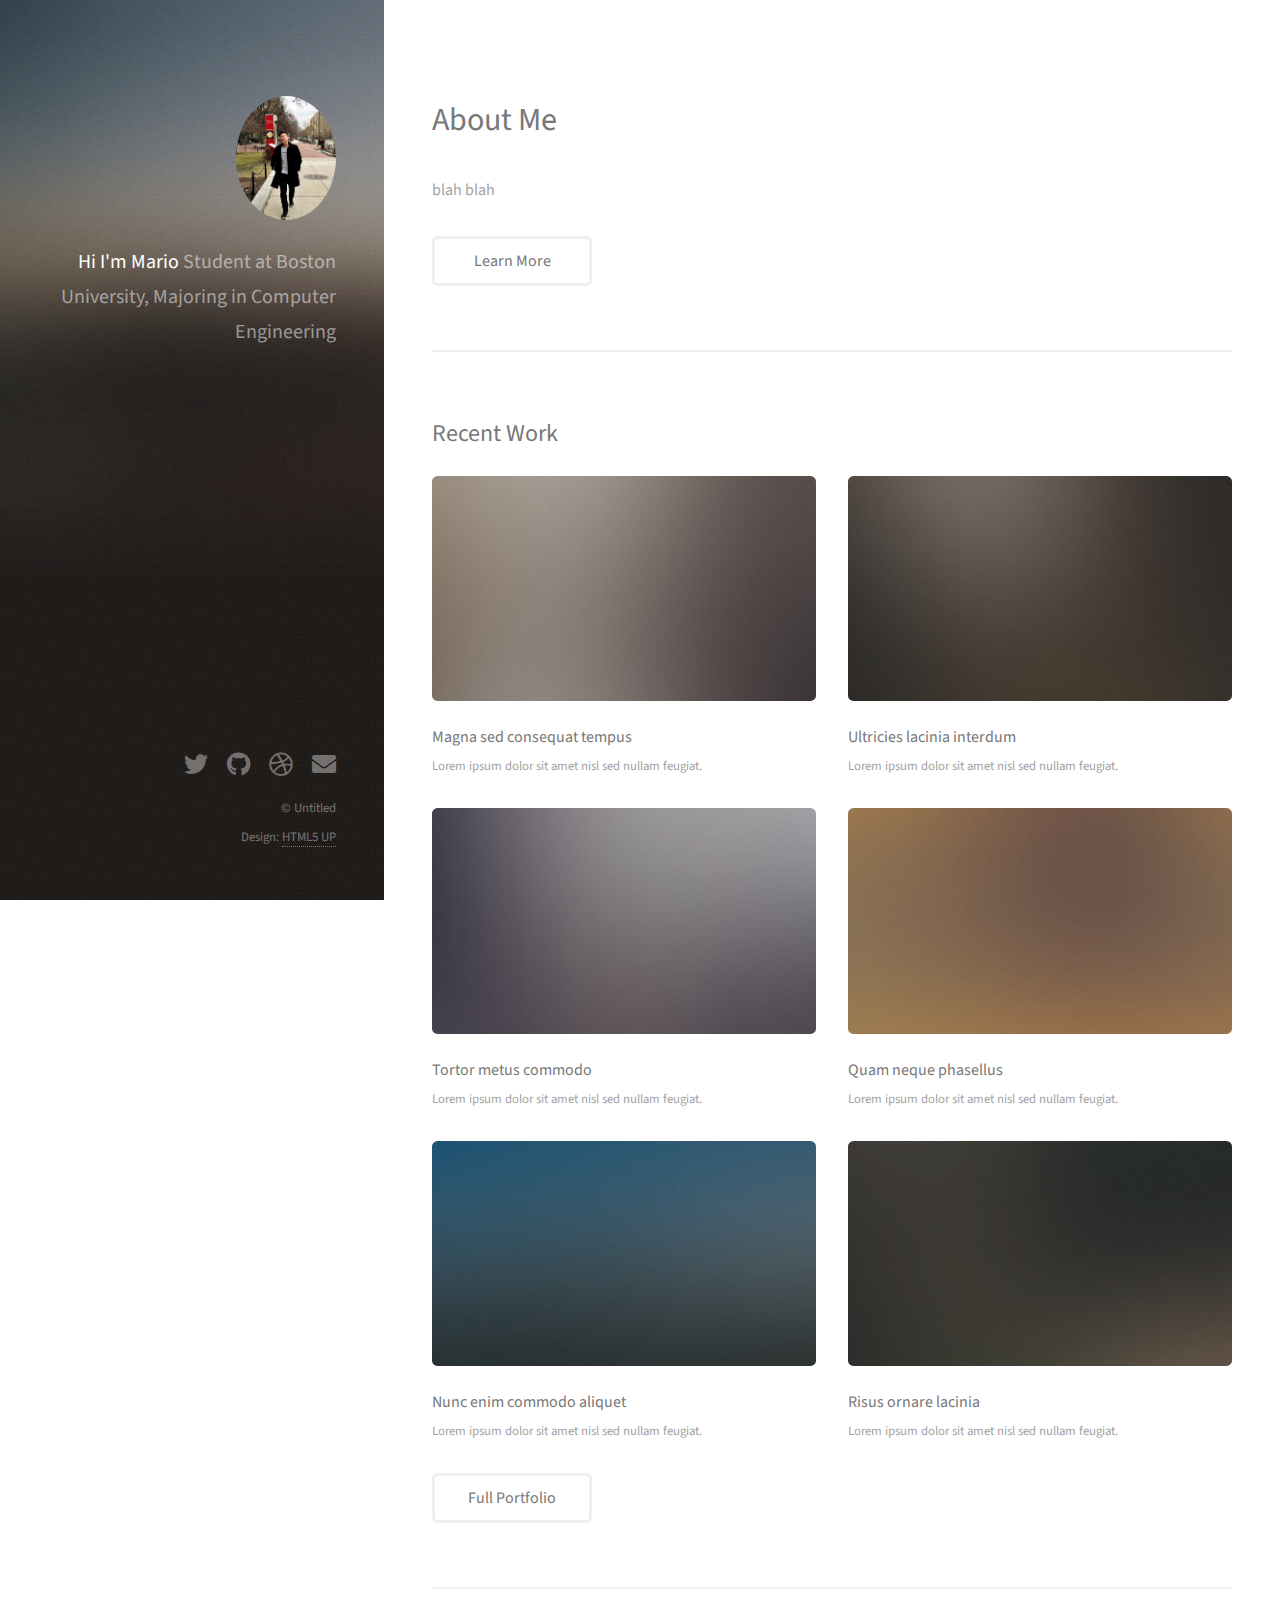
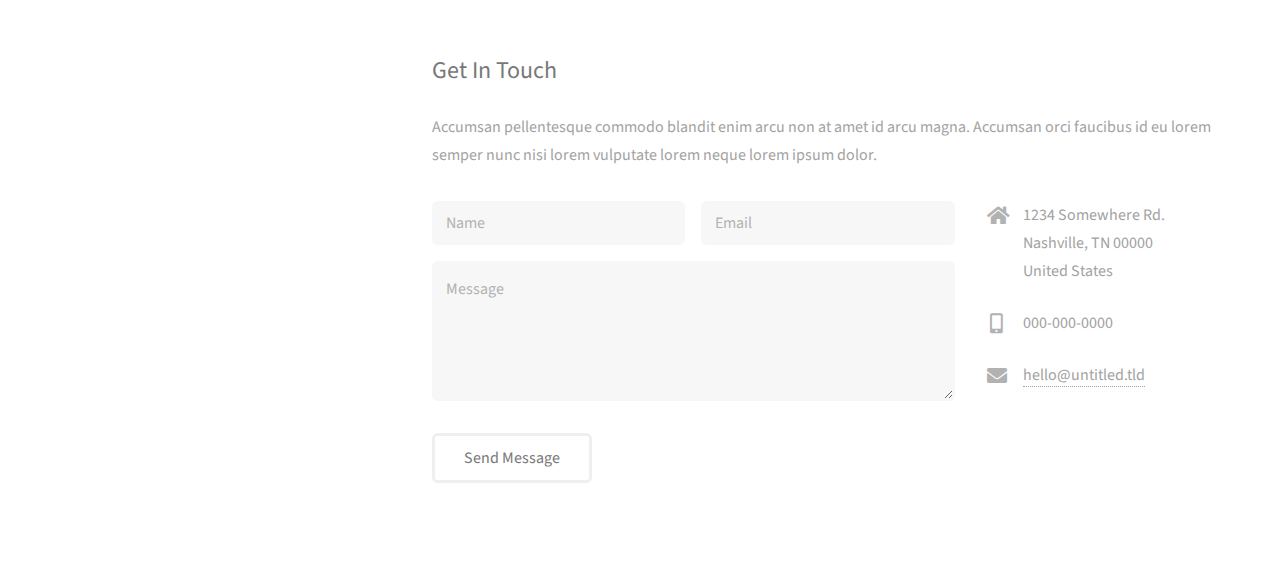
==== about.html @ f9647a16 "Update about.html" ====
<!DOCTYPE HTML>
<!--
	Strata by HTML5 UP
	html5up.net | @ajlkn
	Free for personal and commercial use under the CCA 3.0 license (html5up.net/license)
-->
<html>
	<head>
		<title>Mario Han</title>
		<meta charset="utf-8" />
		<meta name="viewport" content="width=device-width, initial-scale=1, user-scalable=no" />
		<link rel="stylesheet" href="assets/css/main.css" />
	</head>
	<body class="is-preload">

		<!-- Header -->
			<header id="header">
				<div class="inner">
					<a href="about.html" class="image avatar"><img src="images/avatar2.JPG" alt="" /></a>
					<h1><strong>Hi I'm Mario </strong><br />
						Student at Boston University,
					<br />
						Majoring in Computer Engineering
					<!--crafted by <a href="http://html5up.net">HTML5 UP</a>.-->
				</h1>
				</div>
			</header>

		<!-- Main -->
			<div id="main">

				<!-- One -->
					<section id="one">
						<header class="major">
							<h2>About Me</h2>
						</header>
						<p>blah blah</p>
						<ul class="actions">
							<li><a href="about.html" class="button">Learn More</a></li>
						</ul>
					</section>

				<!-- Two -->
					<section id="two">
						<h2>Recent Work</h2>
						<div class="row">
							<article class="col-6 col-12-xsmall work-item">
								<a href="images/fulls/01.jpg" class="image fit thumb"><img src="images/thumbs/01.jpg" alt="" /></a>
								<h3>Magna sed consequat tempus</h3>
								<p>Lorem ipsum dolor sit amet nisl sed nullam feugiat.</p>
							</article>
							<article class="col-6 col-12-xsmall work-item">
								<a href="images/fulls/02.jpg" class="image fit thumb"><img src="images/thumbs/02.jpg" alt="" /></a>
								<h3>Ultricies lacinia interdum</h3>
								<p>Lorem ipsum dolor sit amet nisl sed nullam feugiat.</p>
							</article>
							<article class="col-6 col-12-xsmall work-item">
								<a href="images/fulls/03.jpg" class="image fit thumb"><img src="images/thumbs/03.jpg" alt="" /></a>
								<h3>Tortor metus commodo</h3>
								<p>Lorem ipsum dolor sit amet nisl sed nullam feugiat.</p>
							</article>
							<article class="col-6 col-12-xsmall work-item">
								<a href="images/fulls/04.jpg" class="image fit thumb"><img src="images/thumbs/04.jpg" alt="" /></a>
								<h3>Quam neque phasellus</h3>
								<p>Lorem ipsum dolor sit amet nisl sed nullam feugiat.</p>
							</article>
							<article class="col-6 col-12-xsmall work-item">
								<a href="images/fulls/05.jpg" class="image fit thumb"><img src="images/thumbs/05.jpg" alt="" /></a>
								<h3>Nunc enim commodo aliquet</h3>
								<p>Lorem ipsum dolor sit amet nisl sed nullam feugiat.</p>
							</article>
							<article class="col-6 col-12-xsmall work-item">
								<a href="images/fulls/06.jpg" class="image fit thumb"><img src="images/thumbs/06.jpg" alt="" /></a>
								<h3>Risus ornare lacinia</h3>
								<p>Lorem ipsum dolor sit amet nisl sed nullam feugiat.</p>
							</article>
						</div>
						<ul class="actions">
							<li><a href="#" class="button">Full Portfolio</a></li>
						</ul>
					</section>

				<!-- Three -->
					<section id="three">
						<h2>Get In Touch</h2>
						<p>Accumsan pellentesque commodo blandit enim arcu non at amet id arcu magna. Accumsan orci faucibus id eu lorem semper nunc nisi lorem vulputate lorem neque lorem ipsum dolor.</p>
						<div class="row">
							<div class="col-8 col-12-small">
								<form method="post" action="#">
									<div class="row gtr-uniform gtr-50">
										<div class="col-6 col-12-xsmall"><input type="text" name="name" id="name" placeholder="Name" /></div>
										<div class="col-6 col-12-xsmall"><input type="email" name="email" id="email" placeholder="Email" /></div>
										<div class="col-12"><textarea name="message" id="message" placeholder="Message" rows="4"></textarea></div>
									</div>
								</form>
								<ul class="actions">
									<li><input type="submit" value="Send Message" /></li>
								</ul>
							</div>
							<div class="col-4 col-12-small">
								<ul class="labeled-icons">
									<li>
										<h3 class="icon solid fa-home"><span class="label">Address</span></h3>
										1234 Somewhere Rd.<br />
										Nashville, TN 00000<br />
										United States
									</li>
									<li>
										<h3 class="icon solid fa-mobile-alt"><span class="label">Phone</span></h3>
										000-000-0000
									</li>
									<li>
										<h3 class="icon solid fa-envelope"><span class="label">Email</span></h3>
										<a href="#">hello@untitled.tld</a>
									</li>
								</ul>
							</div>
						</div>
					</section>

				<!-- Four -->
				<!--
					<section id="four">
						<h2>Elements</h2>

						<section>
							<h4>Text</h4>
							<p>This is <b>bold</b> and this is <strong>strong</strong>. This is <i>italic</i> and this is <em>emphasized</em>.
							This is <sup>superscript</sup> text and this is <sub>subscript</sub> text.
							This is <u>underlined</u> and this is code: <code>for (;;) { ... }</code>. Finally, <a href="#">this is a link</a>.</p>
							<hr />
							<header>
								<h4>Heading with a Subtitle</h4>
								<p>Lorem ipsum dolor sit amet nullam id egestas urna aliquam</p>
							</header>
							<p>Nunc lacinia ante nunc ac lobortis. Interdum adipiscing gravida odio porttitor sem non mi integer non faucibus ornare mi ut ante amet placerat aliquet. Volutpat eu sed ante lacinia sapien lorem accumsan varius montes viverra nibh in adipiscing blandit tempus accumsan.</p>
							<header>
								<h5>Heading with a Subtitle</h5>
								<p>Lorem ipsum dolor sit amet nullam id egestas urna aliquam</p>
							</header>
							<p>Nunc lacinia ante nunc ac lobortis. Interdum adipiscing gravida odio porttitor sem non mi integer non faucibus ornare mi ut ante amet placerat aliquet. Volutpat eu sed ante lacinia sapien lorem accumsan varius montes viverra nibh in adipiscing blandit tempus accumsan.</p>
							<hr />
							<h2>Heading Level 2</h2>
							<h3>Heading Level 3</h3>
							<h4>Heading Level 4</h4>
							<h5>Heading Level 5</h5>
							<h6>Heading Level 6</h6>
							<hr />
							<h5>Blockquote</h5>
							<blockquote>Fringilla nisl. Donec accumsan interdum nisi, quis tincidunt felis sagittis eget tempus euismod. Vestibulum ante ipsum primis in faucibus vestibulum. Blandit adipiscing eu felis iaculis volutpat ac adipiscing accumsan faucibus. Vestibulum ante ipsum primis in faucibus lorem ipsum dolor sit amet nullam adipiscing eu felis.</blockquote>
							<h5>Preformatted</h5>
							<pre><code>i = 0;

while (!deck.isInOrder()) {
print 'Iteration ' + i;
deck.shuffle();
i++;
}

print 'It took ' + i + ' iterations to sort the deck.';</code></pre>
						</section>

						<section>
							<h4>Lists</h4>
							<div class="row">
								<div class="col-6 col-12-xsmall">
									<h5>Unordered</h5>
									<ul>
										<li>Dolor pulvinar etiam magna etiam.</li>
										<li>Sagittis adipiscing lorem eleifend.</li>
										<li>Felis enim feugiat dolore viverra.</li>
									</ul>
									<h5>Alternate</h5>
									<ul class="alt">
										<li>Dolor pulvinar etiam magna etiam.</li>
										<li>Sagittis adipiscing lorem eleifend.</li>
										<li>Felis enim feugiat dolore viverra.</li>
									</ul>
								</div>
								<div class="col-6 col-12-xsmall">
									<h5>Ordered</h5>
									<ol>
										<li>Dolor pulvinar etiam magna etiam.</li>
										<li>Etiam vel felis at lorem sed viverra.</li>
										<li>Felis enim feugiat dolore viverra.</li>
										<li>Dolor pulvinar etiam magna etiam.</li>
										<li>Etiam vel felis at lorem sed viverra.</li>
										<li>Felis enim feugiat dolore viverra.</li>
									</ol>
									<h5>Icons</h5>
									<ul class="icons">
										<li><a href="#" class="icon brands fa-twitter"><span class="label">Twitter</span></a></li>
										<li><a href="#" class="icon brands fa-facebook-f"><span class="label">Facebook</span></a></li>
										<li><a href="#" class="icon brands fa-instagram"><span class="label">Instagram</span></a></li>
										<li><a href="#" class="icon brands fa-github"><span class="label">Github</span></a></li>
										<li><a href="#" class="icon brands fa-dribbble"><span class="label">Dribbble</span></a></li>
										<li><a href="#" class="icon brands fa-tumblr"><span class="label">Tumblr</span></a></li>
									</ul>
								</div>
							</div>
							<h5>Actions</h5>
							<ul class="actions">
								<li><a href="#" class="button primary">Default</a></li>
								<li><a href="#" class="button">Default</a></li>
							</ul>
							<ul class="actions small">
								<li><a href="#" class="button primary small">Small</a></li>
								<li><a href="#" class="button small">Small</a></li>
							</ul>
							<div class="row">
								<div class="col-6 col-12-small">
									<ul class="actions stacked">
										<li><a href="#" class="button primary">Default</a></li>
										<li><a href="#" class="button">Default</a></li>
									</ul>
								</div>
								<div class="col-6 col-12-small">
									<ul class="actions stacked">
										<li><a href="#" class="button primary small">Small</a></li>
										<li><a href="#" class="button small">Small</a></li>
									</ul>
								</div>
								<div class="col-6 col-12-small">
									<ul class="actions stacked">
										<li><a href="#" class="button primary fit">Default</a></li>
										<li><a href="#" class="button fit">Default</a></li>
									</ul>
								</div>
								<div class="col-6 col-12-small">
									<ul class="actions stacked">
										<li><a href="#" class="button primary small fit">Small</a></li>
										<li><a href="#" class="button small fit">Small</a></li>
									</ul>
								</div>
							</div>
						</section>

						<section>
							<h4>Table</h4>
							<h5>Default</h5>
							<div class="table-wrapper">
								<table>
									<thead>
										<tr>
											<th>Name</th>
											<th>Description</th>
											<th>Price</th>
										</tr>
									</thead>
									<tbody>
										<tr>
											<td>Item One</td>
											<td>Ante turpis integer aliquet porttitor.</td>
											<td>29.99</td>
										</tr>
										<tr>
											<td>Item Two</td>
											<td>Vis ac commodo adipiscing arcu aliquet.</td>
											<td>19.99</td>
										</tr>
										<tr>
											<td>Item Three</td>
											<td> Morbi faucibus arcu accumsan lorem.</td>
											<td>29.99</td>
										</tr>
										<tr>
											<td>Item Four</td>
											<td>Vitae integer tempus condimentum.</td>
											<td>19.99</td>
										</tr>
										<tr>
											<td>Item Five</td>
											<td>Ante turpis integer aliquet porttitor.</td>
											<td>29.99</td>
										</tr>
									</tbody>
									<tfoot>
										<tr>
											<td colspan="2"></td>
											<td>100.00</td>
										</tr>
									</tfoot>
								</table>
							</div>

							<h5>Alternate</h5>
							<div class="table-wrapper">
								<table class="alt">
									<thead>
										<tr>
											<th>Name</th>
											<th>Description</th>
											<th>Price</th>
										</tr>
									</thead>
									<tbody>
										<tr>
											<td>Item One</td>
											<td>Ante turpis integer aliquet porttitor.</td>
											<td>29.99</td>
										</tr>
										<tr>
											<td>Item Two</td>
											<td>Vis ac commodo adipiscing arcu aliquet.</td>
											<td>19.99</td>
										</tr>
										<tr>
											<td>Item Three</td>
											<td> Morbi faucibus arcu accumsan lorem.</td>
											<td>29.99</td>
										</tr>
										<tr>
											<td>Item Four</td>
											<td>Vitae integer tempus condimentum.</td>
											<td>19.99</td>
										</tr>
										<tr>
											<td>Item Five</td>
											<td>Ante turpis integer aliquet porttitor.</td>
											<td>29.99</td>
										</tr>
									</tbody>
									<tfoot>
										<tr>
											<td colspan="2"></td>
											<td>100.00</td>
										</tr>
									</tfoot>
								</table>
							</div>
						</section>

						<section>
							<h4>Buttons</h4>
							<ul class="actions">
								<li><a href="#" class="button primary">Primary</a></li>
								<li><a href="#" class="button">Default</a></li>
							</ul>
							<ul class="actions">
								<li><a href="#" class="button large">Large</a></li>
								<li><a href="#" class="button">Default</a></li>
								<li><a href="#" class="button small">Small</a></li>
							</ul>
							<ul class="actions fit">
								<li><a href="#" class="button primary fit">Fit</a></li>
								<li><a href="#" class="button fit">Fit</a></li>
							</ul>
							<ul class="actions fit small">
								<li><a href="#" class="button primary fit small">Fit + Small</a></li>
								<li><a href="#" class="button fit small">Fit + Small</a></li>
							</ul>
							<ul class="actions">
								<li><a href="#" class="button primary icon solid fa-download">Icon</a></li>
								<li><a href="#" class="button icon solid fa-download">Icon</a></li>
							</ul>
							<ul class="actions">
								<li><span class="button primary disabled">Primary</span></li>
								<li><span class="button disabled">Default</span></li>
							</ul>
						</section>

						<section>
							<h4>Form</h4>
							<form method="post" action="#">
								<div class="row gtr-uniform gtr-50">
									<div class="col-6 col-12-xsmall">
										<input type="text" name="demo-name" id="demo-name" value="" placeholder="Name" />
									</div>
									<div class="col-6 col-12-xsmall">
										<input type="email" name="demo-email" id="demo-email" value="" placeholder="Email" />
									</div>
									<div class="col-12">
										<select name="demo-category" id="demo-category">
											<option value="">- Category -</option>
											<option value="1">Manufacturing</option>
											<option value="1">Shipping</option>
											<option value="1">Administration</option>
											<option value="1">Human Resources</option>
										</select>
									</div>
									<div class="col-4 col-12-small">
										<input type="radio" id="demo-priority-low" name="demo-priority" checked>
										<label for="demo-priority-low">Low Priority</label>
									</div>
									<div class="col-4 col-12-small">
										<input type="radio" id="demo-priority-normal" name="demo-priority">
										<label for="demo-priority-normal">Normal Priority</label>
									</div>
									<div class="col-4 col-12-small">
										<input type="radio" id="demo-priority-high" name="demo-priority">
										<label for="demo-priority-high">High Priority</label>
									</div>
									<div class="col-6 col-12-small">
										<input type="checkbox" id="demo-copy" name="demo-copy">
										<label for="demo-copy">Email me a copy of this message</label>
									</div>
									<div class="col-6 col-12-small">
										<input type="checkbox" id="demo-human" name="demo-human" checked>
										<label for="demo-human">I am a human and not a robot</label>
									</div>
									<div class="col-12">
										<textarea name="demo-message" id="demo-message" placeholder="Enter your message" rows="6"></textarea>
									</div>
									<div class="col-12">
										<ul class="actions">
											<li><input type="submit" value="Send Message" class="primary" /></li>
											<li><input type="reset" value="Reset" /></li>
										</ul>
									</div>
								</div>
							</form>
						</section>

						<section>
							<h4>Image</h4>
							<h5>Fit</h5>
							<div class="box alt">
								<div class="row gtr-50 gtr-uniform">
									<div class="col-12"><span class="image fit"><img src="images/fulls/05.jpg" alt="" /></span></div>
									<div class="col-4"><span class="image fit"><img src="images/thumbs/01.jpg" alt="" /></span></div>
									<div class="col-4"><span class="image fit"><img src="images/thumbs/02.jpg" alt="" /></span></div>
									<div class="col-4"><span class="image fit"><img src="images/thumbs/03.jpg" alt="" /></span></div>
									<div class="col-4"><span class="image fit"><img src="images/thumbs/04.jpg" alt="" /></span></div>
									<div class="col-4"><span class="image fit"><img src="images/thumbs/05.jpg" alt="" /></span></div>
									<div class="col-4"><span class="image fit"><img src="images/thumbs/06.jpg" alt="" /></span></div>
									<div class="col-4"><span class="image fit"><img src="images/thumbs/03.jpg" alt="" /></span></div>
									<div class="col-4"><span class="image fit"><img src="images/thumbs/02.jpg" alt="" /></span></div>
									<div class="col-4"><span class="image fit"><img src="images/thumbs/01.jpg" alt="" /></span></div>
								</div>
							</div>
							<h5>Left &amp; Right</h5>
							<p><span class="image left"><img src="images/avatar.jpg" alt="" /></span>Fringilla nisl. Donec accumsan interdum nisi, quis tincidunt felis sagittis eget. tempus euismod. Vestibulum ante ipsum primis in faucibus vestibulum. Blandit adipiscing eu felis iaculis volutpat ac adipiscing accumsan eu faucibus. Integer ac pellentesque praesent tincidunt felis sagittis eget. tempus euismod. Vestibulum ante ipsum primis in faucibus vestibulum. Blandit adipiscing eu felis iaculis volutpat ac adipiscing accumsan eu faucibus. Integer ac pellentesque praesent. Donec accumsan interdum nisi, quis tincidunt felis sagittis eget. tempus euismod. Vestibulum ante ipsum primis in faucibus vestibulum. Blandit adipiscing eu felis iaculis volutpat ac adipiscing accumsan eu faucibus. Integer ac pellentesque praesent tincidunt felis sagittis eget. tempus euismod. Vestibulum ante ipsum primis in faucibus vestibulum. Blandit adipiscing eu felis iaculis volutpat ac adipiscing accumsan eu faucibus. Integer ac pellentesque praesent.</p>
							<p><span class="image right"><img src="images/avatar.jpg" alt="" /></span>Fringilla nisl. Donec accumsan interdum nisi, quis tincidunt felis sagittis eget. tempus euismod. Vestibulum ante ipsum primis in faucibus vestibulum. Blandit adipiscing eu felis iaculis volutpat ac adipiscing accumsan eu faucibus. Integer ac pellentesque praesent tincidunt felis sagittis eget. tempus euismod. Vestibulum ante ipsum primis in faucibus vestibulum. Blandit adipiscing eu felis iaculis volutpat ac adipiscing accumsan eu faucibus. Integer ac pellentesque praesent. Donec accumsan interdum nisi, quis tincidunt felis sagittis eget. tempus euismod. Vestibulum ante ipsum primis in faucibus vestibulum. Blandit adipiscing eu felis iaculis volutpat ac adipiscing accumsan eu faucibus. Integer ac pellentesque praesent tincidunt felis sagittis eget. tempus euismod. Vestibulum ante ipsum primis in faucibus vestibulum. Blandit adipiscing eu felis iaculis volutpat ac adipiscing accumsan eu faucibus. Integer ac pellentesque praesent.</p>
						</section>

					</section>
		-->

			</div>

		<!-- Footer -->
			<footer id="footer">
				<div class="inner">
					<ul class="icons">
						<li><a href="#" class="icon brands fa-twitter"><span class="label">Twitter</span></a></li>
						<li><a href="#" class="icon brands fa-github"><span class="label">Github</span></a></li>
						<li><a href="#" class="icon brands fa-dribbble"><span class="label">Dribbble</span></a></li>
						<li><a href="#" class="icon solid fa-envelope"><span class="label">Email</span></a></li>
					</ul>
					<ul class="copyright">
						<li>&copy; Untitled</li><li>Design: <a href="http://html5up.net">HTML5 UP</a></li>
					</ul>
				</div>
			</footer>

		<!-- Scripts -->
			<script src="assets/js/jquery.min.js"></script>
			<script src="assets/js/jquery.poptrox.min.js"></script>
			<script src="assets/js/browser.min.js"></script>
			<script src="assets/js/breakpoints.min.js"></script>
			<script src="assets/js/util.js"></script>
			<script src="assets/js/main.js"></script>

	</body>
</html>
---- assets/css/main.css ----
@import url("fontawesome-all.min.css");
@import url("https://fonts.googleapis.com/css?family=Source+Sans+Pro:400,400italic");

/*
	Strata by HTML5 UP
	html5up.net | @ajlkn
	Free for personal and commercial use under the CCA 3.0 license (html5up.net/license)
*/

html, body, div, span, applet, object,
iframe, h1, h2, h3, h4, h5, h6, p, blockquote,
pre, a, abbr, acronym, address, big, cite,
code, del, dfn, em, img, ins, kbd, q, s, samp,
small, strike, strong, sub, sup, tt, var, b,
u, i, center, dl, dt, dd, ol, ul, li, fieldset,
form, label, legend, table, caption, tbody,
tfoot, thead, tr, th, td, article, aside,
canvas, details, embed, figure, figcaption,
footer, header, hgroup, menu, nav, output, ruby,
section, summary, time, mark, audio, video {
	margin: 0;
	padding: 0;
	border: 0;
	font-size: 100%;
	font: inherit;
	vertical-align: baseline;}

article, aside, details, figcaption, figure,
footer, header, hgroup, menu, nav, section {
	display: block;}

body {
	line-height: 1;
}

ol, ul {
	list-style: none;
}

blockquote, q {
	quotes: none;
}

	blockquote:before, blockquote:after, q:before, q:after {
		content: '';
		content: none;
	}

table {
	border-collapse: collapse;
	border-spacing: 0;
}

body {
	-webkit-text-size-adjust: none;
}

mark {
	background-color: transparent;
	color: inherit;
}

input::-moz-focus-inner {
	border: 0;
	padding: 0;
}

input, select, textarea {
	-moz-appearance: none;
	-webkit-appearance: none;
	-ms-appearance: none;
	appearance: none;
}

/* Basic */

	html {
		box-sizing: border-box;
	}

	*, *:before, *:after {
		box-sizing: inherit;
	}

	body {
		background: #fff;
	}

		body.is-preload *, body.is-preload *:before, body.is-preload *:after {
			-moz-animation: none !important;
			-webkit-animation: none !important;
			-ms-animation: none !important;
			animation: none !important;
			-moz-transition: none !important;
			-webkit-transition: none !important;
			-ms-transition: none !important;
			transition: none !important;
		}

	body, input, select, textarea {
		color: #a2a2a2;
		font-family: "Source Sans Pro", Helvetica, sans-serif;
		font-size: 16pt;
		font-weight: 400;
		line-height: 1.75em;
	}

	a {
		-moz-transition: color 0.2s ease-in-out, border-color 0.2s ease-in-out;
		-webkit-transition: color 0.2s ease-in-out, border-color 0.2s ease-in-out;
		-ms-transition: color 0.2s ease-in-out, border-color 0.2s ease-in-out;
		transition: color 0.2s ease-in-out, border-color 0.2s ease-in-out;
		border-bottom: dotted 1px;
		color: #49bf9d;
		text-decoration: none;
	}

		a:hover {
			border-bottom-color: transparent;
			color: #49bf9d !important;
			text-decoration: none;
		}

	strong, b {
		color: #787878;
		font-weight: 400;
	}

	em, i {
		font-style: italic;
	}

	p {
		margin: 0 0 2em 0;
	}

	h1, h2, h3, h4, h5, h6 {
		color: #787878;
		font-weight: 400;
		line-height: 1em;
		margin: 0 0 1em 0;
	}

		h1 a, h2 a, h3 a, h4 a, h5 a, h6 a {
			color: inherit;
			text-decoration: none;
		}

	h1 {
		font-size: 2em;
		line-height: 1.5em;
	}

	h2 {
		font-size: 1.5em;
		line-height: 1.5em;
	}

	h3 {
		font-size: 1.25em;
		line-height: 1.5em;
	}

	h4 {
		font-size: 1.1em;
		line-height: 1.5em;
	}

	h5 {
		font-size: 0.9em;
		line-height: 1.5em;
	}

	h6 {
		font-size: 0.7em;
		line-height: 1.5em;
	}

	sub {
		font-size: 0.8em;
		position: relative;
		top: 0.5em;
	}

	sup {
		font-size: 0.8em;
		position: relative;
		top: -0.5em;
	}

	hr {
		border: 0;
		border-bottom: solid 2px #efefef;
		margin: 2em 0;
	}

		hr.major {
			margin: 3em 0;
		}

	blockquote {
		border-left: solid 6px #efefef;
		font-style: italic;
		margin: 0 0 2em 0;
		padding: 0.5em 0 0.5em 1.5em;
	}

	code {
		background: #f7f7f7;
		border-radius: 0.35em;
		border: solid 2px #efefef;
		font-family: "Courier New", monospace;
		font-size: 0.9em;
		margin: 0 0.25em;
		padding: 0.25em 0.65em;
	}

	pre {
		-webkit-overflow-scrolling: touch;
		font-family: "Courier New", monospace;
		font-size: 0.9em;
		margin: 0 0 2em 0;
	}

		pre code {
			display: block;
			line-height: 1.75em;
			padding: 1em 1.5em;
			overflow-x: auto;
		}

	.align-left {
		text-align: left;
	}

	.align-center {
		text-align: center;
	}

	.align-right {
		text-align: right;
	}

/* Container */

	.container {
		margin: 0 auto;
		max-width: calc(100% - 4em);
		width: 100%;
	}

		.container.xsmall {
			width: 25%;
		}

		.container.small {
			width: 50%;
		}

		.container.medium {
			width: 75%;
		}

		.container.large {
			width: 125%;
		}

		.container.xlarge {
			width: 150%;
		}

		.container.max {
			width: 100%;
		}

		@media screen and (max-width: 980px) {

			.container {
				width: 100% !important;
				max-width: 100% !important;
			}

		}

		@media screen and (max-width: 480px) {

			.container {
				max-width: calc(100% - 3em);
			}

		}

/* Row */

	.row {
		display: flex;
		flex-wrap: wrap;
		box-sizing: border-box;
		align-items: stretch;
	}

		.row > * {
			box-sizing: border-box;
		}

		.row.gtr-uniform > * > :last-child {
			margin-bottom: 0;
		}

		.row.aln-left {
			justify-content: flex-start;
		}

		.row.aln-center {
			justify-content: center;
		}

		.row.aln-right {
			justify-content: flex-end;
		}

		.row.aln-top {
			align-items: flex-start;
		}

		.row.aln-middle {
			align-items: center;
		}

		.row.aln-bottom {
			align-items: flex-end;
		}

		.row > .imp {
			order: -1;
		}

		.row > .col-1 {
			width: 8.33333%;
		}

		.row > .off-1 {
			margin-left: 8.33333%;
		}

		.row > .col-2 {
			width: 16.66667%;
		}

		.row > .off-2 {
			margin-left: 16.66667%;
		}

		.row > .col-3 {
			width: 25%;
		}

		.row > .off-3 {
			margin-left: 25%;
		}

		.row > .col-4 {
			width: 33.33333%;
		}

		.row > .off-4 {
			margin-left: 33.33333%;
		}

		.row > .col-5 {
			width: 41.66667%;
		}

		.row > .off-5 {
			margin-left: 41.66667%;
		}

		.row > .col-6 {
			width: 50%;
		}

		.row > .off-6 {
			margin-left: 50%;
		}

		.row > .col-7 {
			width: 58.33333%;
		}

		.row > .off-7 {
			margin-left: 58.33333%;
		}

		.row > .col-8 {
			width: 66.66667%;
		}

		.row > .off-8 {
			margin-left: 66.66667%;
		}

		.row > .col-9 {
			width: 75%;
		}

		.row > .off-9 {
			margin-left: 75%;
		}

		.row > .col-10 {
			width: 83.33333%;
		}

		.row > .off-10 {
			margin-left: 83.33333%;
		}

		.row > .col-11 {
			width: 91.66667%;
		}

		.row > .off-11 {
			margin-left: 91.66667%;
		}

		.row > .col-12 {
			width: 100%;
		}

		.row > .off-12 {
			margin-left: 100%;
		}

		.row.gtr-0 {
			margin-top: 0;
			margin-left: 0em;
		}

			.row.gtr-0 > * {
				padding: 0 0 0 0em;
			}

			.row.gtr-0.gtr-uniform {
				margin-top: 0em;
			}

				.row.gtr-0.gtr-uniform > * {
					padding-top: 0em;
				}

		.row.gtr-25 {
			margin-top: 0;
			margin-left: -0.625em;
		}

			.row.gtr-25 > * {
				padding: 0 0 0 0.625em;
			}

			.row.gtr-25.gtr-uniform {
				margin-top: -0.625em;
			}

				.row.gtr-25.gtr-uniform > * {
					padding-top: 0.625em;
				}

		.row.gtr-50 {
			margin-top: 0;
			margin-left: -1.25em;
		}

			.row.gtr-50 > * {
				padding: 0 0 0 1.25em;
			}

			.row.gtr-50.gtr-uniform {
				margin-top: -1.25em;
			}

				.row.gtr-50.gtr-uniform > * {
					padding-top: 1.25em;
				}

		.row {
			margin-top: 0;
			margin-left: -2.5em;
		}

			.row > * {
				padding: 0 0 0 2.5em;
			}

			.row.gtr-uniform {
				margin-top: -2.5em;
			}

				.row.gtr-uniform > * {
					padding-top: 2.5em;
				}

		.row.gtr-150 {
			margin-top: 0;
			margin-left: -3.75em;
		}

			.row.gtr-150 > * {
				padding: 0 0 0 3.75em;
			}

			.row.gtr-150.gtr-uniform {
				margin-top: -3.75em;
			}

				.row.gtr-150.gtr-uniform > * {
					padding-top: 3.75em;
				}

		.row.gtr-200 {
			margin-top: 0;
			margin-left: -5em;
		}

			.row.gtr-200 > * {
				padding: 0 0 0 5em;
			}

			.row.gtr-200.gtr-uniform {
				margin-top: -5em;
			}

				.row.gtr-200.gtr-uniform > * {
					padding-top: 5em;
				}

		@media screen and (max-width: 1800px) {

			.row {
				display: flex;
				flex-wrap: wrap;
				box-sizing: border-box;
				align-items: stretch;
			}

				.row > * {
					box-sizing: border-box;
				}

				.row.gtr-uniform > * > :last-child {
					margin-bottom: 0;
				}

				.row.aln-left {
					justify-content: flex-start;
				}

				.row.aln-center {
					justify-content: center;
				}

				.row.aln-right {
					justify-content: flex-end;
				}

				.row.aln-top {
					align-items: flex-start;
				}

				.row.aln-middle {
					align-items: center;
				}

				.row.aln-bottom {
					align-items: flex-end;
				}

				.row > .imp-xlarge {
					order: -1;
				}

				.row > .col-1-xlarge {
					width: 8.33333%;
				}

				.row > .off-1-xlarge {
					margin-left: 8.33333%;
				}

				.row > .col-2-xlarge {
					width: 16.66667%;
				}

				.row > .off-2-xlarge {
					margin-left: 16.66667%;
				}

				.row > .col-3-xlarge {
					width: 25%;
				}

				.row > .off-3-xlarge {
					margin-left: 25%;
				}

				.row > .col-4-xlarge {
					width: 33.33333%;
				}

				.row > .off-4-xlarge {
					margin-left: 33.33333%;
				}

				.row > .col-5-xlarge {
					width: 41.66667%;
				}

				.row > .off-5-xlarge {
					margin-left: 41.66667%;
				}

				.row > .col-6-xlarge {
					width: 50%;
				}

				.row > .off-6-xlarge {
					margin-left: 50%;
				}

				.row > .col-7-xlarge {
					width: 58.33333%;
				}

				.row > .off-7-xlarge {
					margin-left: 58.33333%;
				}

				.row > .col-8-xlarge {
					width: 66.66667%;
				}

				.row > .off-8-xlarge {
					margin-left: 66.66667%;
				}

				.row > .col-9-xlarge {
					width: 75%;
				}

				.row > .off-9-xlarge {
					margin-left: 75%;
				}

				.row > .col-10-xlarge {
					width: 83.33333%;
				}

				.row > .off-10-xlarge {
					margin-left: 83.33333%;
				}

				.row > .col-11-xlarge {
					width: 91.66667%;
				}

				.row > .off-11-xlarge {
					margin-left: 91.66667%;
				}

				.row > .col-12-xlarge {
					width: 100%;
				}

				.row > .off-12-xlarge {
					margin-left: 100%;
				}

				.row.gtr-0 {
					margin-top: 0;
					margin-left: 0em;
				}

					.row.gtr-0 > * {
						padding: 0 0 0 0em;
					}

					.row.gtr-0.gtr-uniform {
						margin-top: 0em;
					}

						.row.gtr-0.gtr-uniform > * {
							padding-top: 0em;
						}

				.row.gtr-25 {
					margin-top: 0;
					margin-left: -0.625em;
				}

					.row.gtr-25 > * {
						padding: 0 0 0 0.625em;
					}

					.row.gtr-25.gtr-uniform {
						margin-top: -0.625em;
					}

						.row.gtr-25.gtr-uniform > * {
							padding-top: 0.625em;
						}

				.row.gtr-50 {
					margin-top: 0;
					margin-left: -1.25em;
				}

					.row.gtr-50 > * {
						padding: 0 0 0 1.25em;
					}

					.row.gtr-50.gtr-uniform {
						margin-top: -1.25em;
					}

						.row.gtr-50.gtr-uniform > * {
							padding-top: 1.25em;
						}

				.row {
					margin-top: 0;
					margin-left: -2.5em;
				}

					.row > * {
						padding: 0 0 0 2.5em;
					}

					.row.gtr-uniform {
						margin-top: -2.5em;
					}

						.row.gtr-uniform > * {
							padding-top: 2.5em;
						}

				.row.gtr-150 {
					margin-top: 0;
					margin-left: -3.75em;
				}

					.row.gtr-150 > * {
						padding: 0 0 0 3.75em;
					}

					.row.gtr-150.gtr-uniform {
						margin-top: -3.75em;
					}

						.row.gtr-150.gtr-uniform > * {
							padding-top: 3.75em;
						}

				.row.gtr-200 {
					margin-top: 0;
					margin-left: -5em;
				}

					.row.gtr-200 > * {
						padding: 0 0 0 5em;
					}

					.row.gtr-200.gtr-uniform {
						margin-top: -5em;
					}

						.row.gtr-200.gtr-uniform > * {
							padding-top: 5em;
						}

		}

		@media screen and (max-width: 1280px) {

			.row {
				display: flex;
				flex-wrap: wrap;
				box-sizing: border-box;
				align-items: stretch;
			}

				.row > * {
					box-sizing: border-box;
				}

				.row.gtr-uniform > * > :last-child {
					margin-bottom: 0;
				}

				.row.aln-left {
					justify-content: flex-start;
				}

				.row.aln-center {
					justify-content: center;
				}

				.row.aln-right {
					justify-content: flex-end;
				}

				.row.aln-top {
					align-items: flex-start;
				}

				.row.aln-middle {
					align-items: center;
				}

				.row.aln-bottom {
					align-items: flex-end;
				}

				.row > .imp-large {
					order: -1;
				}

				.row > .col-1-large {
					width: 8.33333%;
				}

				.row > .off-1-large {
					margin-left: 8.33333%;
				}

				.row > .col-2-large {
					width: 16.66667%;
				}

				.row > .off-2-large {
					margin-left: 16.66667%;
				}

				.row > .col-3-large {
					width: 25%;
				}

				.row > .off-3-large {
					margin-left: 25%;
				}

				.row > .col-4-large {
					width: 33.33333%;
				}

				.row > .off-4-large {
					margin-left: 33.33333%;
				}

				.row > .col-5-large {
					width: 41.66667%;
				}

				.row > .off-5-large {
					margin-left: 41.66667%;
				}

				.row > .col-6-large {
					width: 50%;
				}

				.row > .off-6-large {
					margin-left: 50%;
				}

				.row > .col-7-large {
					width: 58.33333%;
				}

				.row > .off-7-large {
					margin-left: 58.33333%;
				}

				.row > .col-8-large {
					width: 66.66667%;
				}

				.row > .off-8-large {
					margin-left: 66.66667%;
				}

				.row > .col-9-large {
					width: 75%;
				}

				.row > .off-9-large {
					margin-left: 75%;
				}

				.row > .col-10-large {
					width: 83.33333%;
				}

				.row > .off-10-large {
					margin-left: 83.33333%;
				}

				.row > .col-11-large {
					width: 91.66667%;
				}

				.row > .off-11-large {
					margin-left: 91.66667%;
				}

				.row > .col-12-large {
					width: 100%;
				}

				.row > .off-12-large {
					margin-left: 100%;
				}

				.row.gtr-0 {
					margin-top: 0;
					margin-left: 0em;
				}

					.row.gtr-0 > * {
						padding: 0 0 0 0em;
					}

					.row.gtr-0.gtr-uniform {
						margin-top: 0em;
					}

						.row.gtr-0.gtr-uniform > * {
							padding-top: 0em;
						}

				.row.gtr-25 {
					margin-top: 0;
					margin-left: -0.5em;
				}

					.row.gtr-25 > * {
						padding: 0 0 0 0.5em;
					}

					.row.gtr-25.gtr-uniform {
						margin-top: -0.5em;
					}

						.row.gtr-25.gtr-uniform > * {
							padding-top: 0.5em;
						}

				.row.gtr-50 {
					margin-top: 0;
					margin-left: -1em;
				}

					.row.gtr-50 > * {
						padding: 0 0 0 1em;
					}

					.row.gtr-50.gtr-uniform {
						margin-top: -1em;
					}

						.row.gtr-50.gtr-uniform > * {
							padding-top: 1em;
						}

				.row {
					margin-top: 0;
					margin-left: -2em;
				}

					.row > * {
						padding: 0 0 0 2em;
					}

					.row.gtr-uniform {
						margin-top: -2em;
					}

						.row.gtr-uniform > * {
							padding-top: 2em;
						}

				.row.gtr-150 {
					margin-top: 0;
					margin-left: -3em;
				}

					.row.gtr-150 > * {
						padding: 0 0 0 3em;
					}

					.row.gtr-150.gtr-uniform {
						margin-top: -3em;
					}

						.row.gtr-150.gtr-uniform > * {
							padding-top: 3em;
						}

				.row.gtr-200 {
					margin-top: 0;
					margin-left: -4em;
				}

					.row.gtr-200 > * {
						padding: 0 0 0 4em;
					}

					.row.gtr-200.gtr-uniform {
						margin-top: -4em;
					}

						.row.gtr-200.gtr-uniform > * {
							padding-top: 4em;
						}

		}

		@media screen and (max-width: 980px) {

			.row {
				display: flex;
				flex-wrap: wrap;
				box-sizing: border-box;
				align-items: stretch;
			}

				.row > * {
					box-sizing: border-box;
				}

				.row.gtr-uniform > * > :last-child {
					margin-bottom: 0;
				}

				.row.aln-left {
					justify-content: flex-start;
				}

				.row.aln-center {
					justify-content: center;
				}

				.row.aln-right {
					justify-content: flex-end;
				}

				.row.aln-top {
					align-items: flex-start;
				}

				.row.aln-middle {
					align-items: center;
				}

				.row.aln-bottom {
					align-items: flex-end;
				}

				.row > .imp-medium {
					order: -1;
				}

				.row > .col-1-medium {
					width: 8.33333%;
				}

				.row > .off-1-medium {
					margin-left: 8.33333%;
				}

				.row > .col-2-medium {
					width: 16.66667%;
				}

				.row > .off-2-medium {
					margin-left: 16.66667%;
				}

				.row > .col-3-medium {
					width: 25%;
				}

				.row > .off-3-medium {
					margin-left: 25%;
				}

				.row > .col-4-medium {
					width: 33.33333%;
				}

				.row > .off-4-medium {
					margin-left: 33.33333%;
				}

				.row > .col-5-medium {
					width: 41.66667%;
				}

				.row > .off-5-medium {
					margin-left: 41.66667%;
				}

				.row > .col-6-medium {
					width: 50%;
				}

				.row > .off-6-medium {
					margin-left: 50%;
				}

				.row > .col-7-medium {
					width: 58.33333%;
				}

				.row > .off-7-medium {
					margin-left: 58.33333%;
				}

				.row > .col-8-medium {
					width: 66.66667%;
				}

				.row > .off-8-medium {
					margin-left: 66.66667%;
				}

				.row > .col-9-medium {
					width: 75%;
				}

				.row > .off-9-medium {
					margin-left: 75%;
				}

				.row > .col-10-medium {
					width: 83.33333%;
				}

				.row > .off-10-medium {
					margin-left: 83.33333%;
				}

				.row > .col-11-medium {
					width: 91.66667%;
				}

				.row > .off-11-medium {
					margin-left: 91.66667%;
				}

				.row > .col-12-medium {
					width: 100%;
				}

				.row > .off-12-medium {
					margin-left: 100%;
				}

				.row.gtr-0 {
					margin-top: 0;
					margin-left: 0em;
				}

					.row.gtr-0 > * {
						padding: 0 0 0 0em;
					}

					.row.gtr-0.gtr-uniform {
						margin-top: 0em;
					}

						.row.gtr-0.gtr-uniform > * {
							padding-top: 0em;
						}

				.row.gtr-25 {
					margin-top: 0;
					margin-left: -0.5em;
				}

					.row.gtr-25 > * {
						padding: 0 0 0 0.5em;
					}

					.row.gtr-25.gtr-uniform {
						margin-top: -0.5em;
					}

						.row.gtr-25.gtr-uniform > * {
							padding-top: 0.5em;
						}

				.row.gtr-50 {
					margin-top: 0;
					margin-left: -1em;
				}

					.row.gtr-50 > * {
						padding: 0 0 0 1em;
					}

					.row.gtr-50.gtr-uniform {
						margin-top: -1em;
					}

						.row.gtr-50.gtr-uniform > * {
							padding-top: 1em;
						}

				.row {
					margin-top: 0;
					margin-left: -2em;
				}

					.row > * {
						padding: 0 0 0 2em;
					}

					.row.gtr-uniform {
						margin-top: -2em;
					}

						.row.gtr-uniform > * {
							padding-top: 2em;
						}

				.row.gtr-150 {
					margin-top: 0;
					margin-left: -3em;
				}

					.row.gtr-150 > * {
						padding: 0 0 0 3em;
					}

					.row.gtr-150.gtr-uniform {
						margin-top: -3em;
					}

						.row.gtr-150.gtr-uniform > * {
							padding-top: 3em;
						}

				.row.gtr-200 {
					margin-top: 0;
					margin-left: -4em;
				}

					.row.gtr-200 > * {
						padding: 0 0 0 4em;
					}

					.row.gtr-200.gtr-uniform {
						margin-top: -4em;
					}

						.row.gtr-200.gtr-uniform > * {
							padding-top: 4em;
						}

		}

		@media screen and (max-width: 736px) {

			.row {
				display: flex;
				flex-wrap: wrap;
				box-sizing: border-box;
				align-items: stretch;
			}

				.row > * {
					box-sizing: border-box;
				}

				.row.gtr-uniform > * > :last-child {
					margin-bottom: 0;
				}

				.row.aln-left {
					justify-content: flex-start;
				}

				.row.aln-center {
					justify-content: center;
				}

				.row.aln-right {
					justify-content: flex-end;
				}

				.row.aln-top {
					align-items: flex-start;
				}

				.row.aln-middle {
					align-items: center;
				}

				.row.aln-bottom {
					align-items: flex-end;
				}

				.row > .imp-small {
					order: -1;
				}

				.row > .col-1-small {
					width: 8.33333%;
				}

				.row > .off-1-small {
					margin-left: 8.33333%;
				}

				.row > .col-2-small {
					width: 16.66667%;
				}

				.row > .off-2-small {
					margin-left: 16.66667%;
				}

				.row > .col-3-small {
					width: 25%;
				}

				.row > .off-3-small {
					margin-left: 25%;
				}

				.row > .col-4-small {
					width: 33.33333%;
				}

				.row > .off-4-small {
					margin-left: 33.33333%;
				}

				.row > .col-5-small {
					width: 41.66667%;
				}

				.row > .off-5-small {
					margin-left: 41.66667%;
				}

				.row > .col-6-small {
					width: 50%;
				}

				.row > .off-6-small {
					margin-left: 50%;
				}

				.row > .col-7-small {
					width: 58.33333%;
				}

				.row > .off-7-small {
					margin-left: 58.33333%;
				}

				.row > .col-8-small {
					width: 66.66667%;
				}

				.row > .off-8-small {
					margin-left: 66.66667%;
				}

				.row > .col-9-small {
					width: 75%;
				}

				.row > .off-9-small {
					margin-left: 75%;
				}

				.row > .col-10-small {
					width: 83.33333%;
				}

				.row > .off-10-small {
					margin-left: 83.33333%;
				}

				.row > .col-11-small {
					width: 91.66667%;
				}

				.row > .off-11-small {
					margin-left: 91.66667%;
				}

				.row > .col-12-small {
					width: 100%;
				}

				.row > .off-12-small {
					margin-left: 100%;
				}

				.row.gtr-0 {
					margin-top: 0;
					margin-left: 0em;
				}

					.row.gtr-0 > * {
						padding: 0 0 0 0em;
					}

					.row.gtr-0.gtr-uniform {
						margin-top: 0em;
					}

						.row.gtr-0.gtr-uniform > * {
							padding-top: 0em;
						}

				.row.gtr-25 {
					margin-top: 0;
					margin-left: -0.375em;
				}

					.row.gtr-25 > * {
						padding: 0 0 0 0.375em;
					}

					.row.gtr-25.gtr-uniform {
						margin-top: -0.375em;
					}

						.row.gtr-25.gtr-uniform > * {
							padding-top: 0.375em;
						}

				.row.gtr-50 {
					margin-top: 0;
					margin-left: -0.75em;
				}

					.row.gtr-50 > * {
						padding: 0 0 0 0.75em;
					}

					.row.gtr-50.gtr-uniform {
						margin-top: -0.75em;
					}

						.row.gtr-50.gtr-uniform > * {
							padding-top: 0.75em;
						}

				.row {
					margin-top: 0;
					margin-left: -1.5em;
				}

					.row > * {
						padding: 0 0 0 1.5em;
					}

					.row.gtr-uniform {
						margin-top: -1.5em;
					}

						.row.gtr-uniform > * {
							padding-top: 1.5em;
						}

				.row.gtr-150 {
					margin-top: 0;
					margin-left: -2.25em;
				}

					.row.gtr-150 > * {
						padding: 0 0 0 2.25em;
					}

					.row.gtr-150.gtr-uniform {
						margin-top: -2.25em;
					}

						.row.gtr-150.gtr-uniform > * {
							padding-top: 2.25em;
						}

				.row.gtr-200 {
					margin-top: 0;
					margin-left: -3em;
				}

					.row.gtr-200 > * {
						padding: 0 0 0 3em;
					}

					.row.gtr-200.gtr-uniform {
						margin-top: -3em;
					}

						.row.gtr-200.gtr-uniform > * {
							padding-top: 3em;
						}

		}

		@media screen and (max-width: 480px) {

			.row {
				display: flex;
				flex-wrap: wrap;
				box-sizing: border-box;
				align-items: stretch;
			}

				.row > * {
					box-sizing: border-box;
				}

				.row.gtr-uniform > * > :last-child {
					margin-bottom: 0;
				}

				.row.aln-left {
					justify-content: flex-start;
				}

				.row.aln-center {
					justify-content: center;
				}

				.row.aln-right {
					justify-content: flex-end;
				}

				.row.aln-top {
					align-items: flex-start;
				}

				.row.aln-middle {
					align-items: center;
				}

				.row.aln-bottom {
					align-items: flex-end;
				}

				.row > .imp-xsmall {
					order: -1;
				}

				.row > .col-1-xsmall {
					width: 8.33333%;
				}

				.row > .off-1-xsmall {
					margin-left: 8.33333%;
				}

				.row > .col-2-xsmall {
					width: 16.66667%;
				}

				.row > .off-2-xsmall {
					margin-left: 16.66667%;
				}

				.row > .col-3-xsmall {
					width: 25%;
				}

				.row > .off-3-xsmall {
					margin-left: 25%;
				}

				.row > .col-4-xsmall {
					width: 33.33333%;
				}

				.row > .off-4-xsmall {
					margin-left: 33.33333%;
				}

				.row > .col-5-xsmall {
					width: 41.66667%;
				}

				.row > .off-5-xsmall {
					margin-left: 41.66667%;
				}

				.row > .col-6-xsmall {
					width: 50%;
				}

				.row > .off-6-xsmall {
					margin-left: 50%;
				}

				.row > .col-7-xsmall {
					width: 58.33333%;
				}

				.row > .off-7-xsmall {
					margin-left: 58.33333%;
				}

				.row > .col-8-xsmall {
					width: 66.66667%;
				}

				.row > .off-8-xsmall {
					margin-left: 66.66667%;
				}

				.row > .col-9-xsmall {
					width: 75%;
				}

				.row > .off-9-xsmall {
					margin-left: 75%;
				}

				.row > .col-10-xsmall {
					width: 83.33333%;
				}

				.row > .off-10-xsmall {
					margin-left: 83.33333%;
				}

				.row > .col-11-xsmall {
					width: 91.66667%;
				}

				.row > .off-11-xsmall {
					margin-left: 91.66667%;
				}

				.row > .col-12-xsmall {
					width: 100%;
				}

				.row > .off-12-xsmall {
					margin-left: 100%;
				}

				.row.gtr-0 {
					margin-top: 0;
					margin-left: 0em;
				}

					.row.gtr-0 > * {
						padding: 0 0 0 0em;
					}

					.row.gtr-0.gtr-uniform {
						margin-top: 0em;
					}

						.row.gtr-0.gtr-uniform > * {
							padding-top: 0em;
						}

				.row.gtr-25 {
					margin-top: 0;
					margin-left: -0.375em;
				}

					.row.gtr-25 > * {
						padding: 0 0 0 0.375em;
					}

					.row.gtr-25.gtr-uniform {
						margin-top: -0.375em;
					}

						.row.gtr-25.gtr-uniform > * {
							padding-top: 0.375em;
						}

				.row.gtr-50 {
					margin-top: 0;
					margin-left: -0.75em;
				}

					.row.gtr-50 > * {
						padding: 0 0 0 0.75em;
					}

					.row.gtr-50.gtr-uniform {
						margin-top: -0.75em;
					}

						.row.gtr-50.gtr-uniform > * {
							padding-top: 0.75em;
						}

				.row {
					margin-top: 0;
					margin-left: -1.5em;
				}

					.row > * {
						padding: 0 0 0 1.5em;
					}

					.row.gtr-uniform {
						margin-top: -1.5em;
					}

						.row.gtr-uniform > * {
							padding-top: 1.5em;
						}

				.row.gtr-150 {
					margin-top: 0;
					margin-left: -2.25em;
				}

					.row.gtr-150 > * {
						padding: 0 0 0 2.25em;
					}

					.row.gtr-150.gtr-uniform {
						margin-top: -2.25em;
					}

						.row.gtr-150.gtr-uniform > * {
							padding-top: 2.25em;
						}

				.row.gtr-200 {
					margin-top: 0;
					margin-left: -3em;
				}

					.row.gtr-200 > * {
						padding: 0 0 0 3em;
					}

					.row.gtr-200.gtr-uniform {
						margin-top: -3em;
					}

						.row.gtr-200.gtr-uniform > * {
							padding-top: 3em;
						}

		}

/* Section/Article */

	section.special, article.special {
		text-align: center;
	}

	header p {
		color: #b2b2b2;
		position: relative;
		margin: 0 0 1.5em 0;
	}

	header h2 + p {
		font-size: 1.25em;
		margin-top: -1em;
		line-height: 1.5em;
	}

	header h3 + p {
		font-size: 1.1em;
		margin-top: -0.8em;
		line-height: 1.5em;
	}

	header h4 + p,
	header h5 + p,
	header h6 + p {
		font-size: 0.9em;
		margin-top: -0.6em;
		line-height: 1.5em;
	}

	header.major h2 {
		font-size: 2em;
	}

/* Form */

	form {
		margin: 0 0 2em 0;
	}

	label {
		color: #787878;
		display: block;
		font-size: 0.9em;
		font-weight: 400;
		margin: 0 0 1em 0;
	}

	input[type="text"],
	input[type="password"],
	input[type="email"],
	select,
	textarea {
		-moz-appearance: none;
		-webkit-appearance: none;
		-ms-appearance: none;
		appearance: none;
		background: #f7f7f7;
		border-radius: 0.35em;
		border: solid 2px transparent;
		color: inherit;
		display: block;
		outline: 0;
		padding: 0 0.75em;
		text-decoration: none;
		width: 100%;
	}

		input[type="text"]:invalid,
		input[type="password"]:invalid,
		input[type="email"]:invalid,
		select:invalid,
		textarea:invalid {
			box-shadow: none;
		}

		input[type="text"]:focus,
		input[type="password"]:focus,
		input[type="email"]:focus,
		select:focus,
		textarea:focus {
			border-color: #49bf9d;
		}

	select {
		background-image: url("data:image/svg+xml;charset=utf8,%3Csvg xmlns='http://www.w3.org/2000/svg' width='40' height='40' preserveAspectRatio='none' viewBox='0 0 40 40'%3E%3Cpath d='M9.4,12.3l10.4,10.4l10.4-10.4c0.2-0.2,0.5-0.4,0.9-0.4c0.3,0,0.6,0.1,0.9,0.4l3.3,3.3c0.2,0.2,0.4,0.5,0.4,0.9 c0,0.4-0.1,0.6-0.4,0.9L20.7,31.9c-0.2,0.2-0.5,0.4-0.9,0.4c-0.3,0-0.6-0.1-0.9-0.4L4.3,17.3c-0.2-0.2-0.4-0.5-0.4-0.9 c0-0.4,0.1-0.6,0.4-0.9l3.3-3.3c0.2-0.2,0.5-0.4,0.9-0.4S9.1,12.1,9.4,12.3z' fill='%23dfdfdf' /%3E%3C/svg%3E");
		background-size: 1.25rem;
		background-repeat: no-repeat;
		background-position: calc(100% - 1rem) center;
		height: 2.75em;
		padding-right: 2.75em;
		text-overflow: ellipsis;
	}

		select option {
			color: #787878;
			background: #fff;
		}

		select:focus::-ms-value {
			background-color: transparent;
		}

		select::-ms-expand {
			display: none;
		}

	input[type="text"],
	input[type="password"],
	input[type="email"],
	select {
		height: 2.75em;
	}

	textarea {
		padding: 0.75em;
	}

	input[type="checkbox"],
	input[type="radio"] {
		-moz-appearance: none;
		-webkit-appearance: none;
		-ms-appearance: none;
		appearance: none;
		display: block;
		float: left;
		margin-right: -2em;
		opacity: 0;
		width: 1em;
		z-index: -1;
	}

		input[type="checkbox"] + label,
		input[type="radio"] + label {
			text-decoration: none;
			color: #a2a2a2;
			cursor: pointer;
			display: inline-block;
			font-size: 1em;
			font-weight: 400;
			padding-left: 2.4em;
			padding-right: 0.75em;
			position: relative;
		}

			input[type="checkbox"] + label:before,
			input[type="radio"] + label:before {
				-moz-osx-font-smoothing: grayscale;
				-webkit-font-smoothing: antialiased;
				display: inline-block;
				font-style: normal;
				font-variant: normal;
				text-rendering: auto;
				line-height: 1;
				text-transform: none !important;
				font-family: 'Font Awesome 5 Free';
				font-weight: 900;
			}

			input[type="checkbox"] + label:before,
			input[type="radio"] + label:before {
				background: #f7f7f7;
				border-radius: 0.35em;
				border: solid 2px transparent;
				content: '';
				display: inline-block;
				font-size: 0.8em;
				height: 2.0625em;
				left: 0;
				line-height: 1.85625em;
				position: absolute;
				text-align: center;
				top: 0;
				width: 2.0625em;
			}

		input[type="checkbox"]:checked + label:before,
		input[type="radio"]:checked + label:before {
			background: #787878;
			border-color: #787878;
			color: #fff;
			content: '\f00c';
		}

		input[type="checkbox"]:focus + label:before,
		input[type="radio"]:focus + label:before {
			border-color: #49bf9d;
		}

	input[type="checkbox"] + label:before {
		border-radius: 0.35em;
	}

	input[type="radio"] + label:before {
		border-radius: 100%;
	}

	::-webkit-input-placeholder {
		color: #b2b2b2 !important;
		opacity: 1.0;
	}

	:-moz-placeholder {
		color: #b2b2b2 !important;
		opacity: 1.0;
	}

	::-moz-placeholder {
		color: #b2b2b2 !important;
		opacity: 1.0;
	}

	:-ms-input-placeholder {
		color: #b2b2b2 !important;
		opacity: 1.0;
	}

/* Box */

	.box {
		border-radius: 0.35em;
		border: solid 2px #efefef;
		margin-bottom: 2em;
		padding: 1.5em;
	}

		.box > :last-child,
		.box > :last-child > :last-child,
		.box > :last-child > :last-child > :last-child {
			margin-bottom: 0;
		}

		.box.alt {
			border: 0;
			border-radius: 0;
			padding: 0;
		}

/* Icon */

	.icon {
		text-decoration: none;
		border-bottom: none;
		position: relative;
	}

		.icon:before {
			-moz-osx-font-smoothing: grayscale;
			-webkit-font-smoothing: antialiased;
			display: inline-block;
			font-style: normal;
			font-variant: normal;
			text-rendering: auto;
			line-height: 1;
			text-transform: none !important;
			font-family: 'Font Awesome 5 Free';
			font-weight: 400;
		}

		.icon > .label {
			display: none;
		}

		.icon:before {
			line-height: inherit;
		}

		.icon.solid:before {
			font-weight: 900;
		}

		.icon.brands:before {
			font-family: 'Font Awesome 5 Brands';
		}

/* Image */

	.image {
		border-radius: 0.35em;
		border: 0;
		display: inline-block;
		position: relative;
	}

		.image:before {
			-moz-transition: opacity 0.2s ease-in-out;
			-webkit-transition: opacity 0.2s ease-in-out;
			-ms-transition: opacity 0.2s ease-in-out;
			transition: opacity 0.2s ease-in-out;
			background: url("images/overlay.png");
			border-radius: 0.35em;
			content: '';
			display: block;
			height: 100%;
			left: 0;
			opacity: 0.5;
			position: absolute;
			top: 0;
			width: 100%;
		}

		.image.thumb {
			text-align: center;
		}

			.image.thumb:after {
				-moz-transition: opacity 0.2s ease-in-out;
				-webkit-transition: opacity 0.2s ease-in-out;
				-ms-transition: opacity 0.2s ease-in-out;
				transition: opacity 0.2s ease-in-out;
				border-radius: 0.35em;
				border: solid 3px rgba(255, 255, 255, 0.5);
				color: #fff;
				content: 'View';
				display: inline-block;
				font-size: 0.8em;
				font-weight: 400;
				left: 50%;
				line-height: 2.25em;
				margin: -1.25em 0 0 -3em;
				opacity: 0;
				padding: 0 1.5em;
				position: absolute;
				text-align: center;
				text-decoration: none;
				top: 50%;
				white-space: nowrap;
			}

			.image.thumb:hover:after {
				opacity: 1.0;
			}

			.image.thumb:hover:before {
				background: url("images/overlay.png"), url("images/overlay.png");
				opacity: 1.0;
			}

		.image img {
			border-radius: 0.35em;
			display: block;
		}

		.image.left {
			float: left;
			margin: 0 1.5em 1em 0;
			top: 0.25em;
		}

		.image.right {
			float: right;
			margin: 0 0 1em 1.5em;
			top: 0.25em;
		}

		.image.left, .image.right {
			max-width: 40%;
		}

			.image.left img, .image.right img {
				width: 100%;
			}

		.image.fit {
			display: block;
			margin: 0 0 2em 0;
			width: 100%;
		}

			.image.fit img {
				width: 100%;
			}

		.image.avatar {
			border-radius: 100%;
		}

			.image.avatar:before {
				display: none;
			}

			.image.avatar img {
				border-radius: 100%;
				width: 100%;
			}

/* List */

	ol {
		list-style: decimal;
		margin: 0 0 2em 0;
		padding-left: 1.25em;
	}

		ol li {
			padding-left: 0.25em;
		}

	ul {
		list-style: disc;
		margin: 0 0 2em 0;
		padding-left: 1em;
	}

		ul li {
			padding-left: 0.5em;
		}

		ul.alt {
			list-style: none;
			padding-left: 0;
		}

			ul.alt li {
				border-top: solid 2px #efefef;
				padding: 0.5em 0;
			}

				ul.alt li:first-child {
					border-top: 0;
					padding-top: 0;
				}

	dl {
		margin: 0 0 2em 0;
	}

/* Icons */

	ul.icons {
		cursor: default;
		list-style: none;
		padding-left: 0;
	}

		ul.icons li {
			display: inline-block;
			padding: 0 1em 0 0;
		}

			ul.icons li:last-child {
				padding-right: 0;
			}

			ul.icons li .icon:before {
				font-size: 1.5em;
			}

/* Labeled Icons */

	ul.labeled-icons {
		list-style: none;
		padding: 0;
	}

		ul.labeled-icons li {
			line-height: 1.75em;
			margin: 1.5em 0 0 0;
			padding-left: 2.25em;
			position: relative;
		}

			ul.labeled-icons li:first-child {
				margin-top: 0;
			}

			ul.labeled-icons li a {
				color: inherit;
			}

			ul.labeled-icons li h3 {
				color: #b2b2b2;
				left: 0;
				position: absolute;
				text-align: center;
				top: 0;
				width: 1em;
			}

/* Actions */

	ul.actions {
		display: -moz-flex;
		display: -webkit-flex;
		display: -ms-flex;
		display: flex;
		cursor: default;
		list-style: none;
		margin-left: -1em;
		padding-left: 0;
	}

		ul.actions li {
			padding: 0 0 0 1em;
			vertical-align: middle;
		}

		ul.actions.special {
			-moz-justify-content: center;
			-webkit-justify-content: center;
			-ms-justify-content: center;
			justify-content: center;
			width: 100%;
			margin-left: 0;
		}

			ul.actions.special li:first-child {
				padding-left: 0;
			}

		ul.actions.stacked {
			-moz-flex-direction: column;
			-webkit-flex-direction: column;
			-ms-flex-direction: column;
			flex-direction: column;
			margin-left: 0;
		}

			ul.actions.stacked li {
				padding: 1.3em 0 0 0;
			}

				ul.actions.stacked li:first-child {
					padding-top: 0;
				}

		ul.actions.fit {
			width: calc(100% + 1em);
		}

			ul.actions.fit li {
				-moz-flex-grow: 1;
				-webkit-flex-grow: 1;
				-ms-flex-grow: 1;
				flex-grow: 1;
				-moz-flex-shrink: 1;
				-webkit-flex-shrink: 1;
				-ms-flex-shrink: 1;
				flex-shrink: 1;
				width: 100%;
			}

				ul.actions.fit li > * {
					width: 100%;
				}

			ul.actions.fit.stacked {
				width: 100%;
			}

		@media screen and (max-width: 480px) {

			ul.actions:not(.fixed) {
				-moz-flex-direction: column;
				-webkit-flex-direction: column;
				-ms-flex-direction: column;
				flex-direction: column;
				margin-left: 0;
				width: 100% !important;
			}

				ul.actions:not(.fixed) li {
					-moz-flex-grow: 1;
					-webkit-flex-grow: 1;
					-ms-flex-grow: 1;
					flex-grow: 1;
					-moz-flex-shrink: 1;
					-webkit-flex-shrink: 1;
					-ms-flex-shrink: 1;
					flex-shrink: 1;
					padding: 1em 0 0 0;
					text-align: center;
					width: 100%;
				}

					ul.actions:not(.fixed) li > * {
						width: 100%;
					}

					ul.actions:not(.fixed) li:first-child {
						padding-top: 0;
					}

					ul.actions:not(.fixed) li input[type="submit"],
					ul.actions:not(.fixed) li input[type="reset"],
					ul.actions:not(.fixed) li input[type="button"],
					ul.actions:not(.fixed) li button,
					ul.actions:not(.fixed) li .button {
						width: 100%;
					}

						ul.actions:not(.fixed) li input[type="submit"].icon:before,
						ul.actions:not(.fixed) li input[type="reset"].icon:before,
						ul.actions:not(.fixed) li input[type="button"].icon:before,
						ul.actions:not(.fixed) li button.icon:before,
						ul.actions:not(.fixed) li .button.icon:before {
							margin-left: -0.5em;
						}

		}

/* Table */

	.table-wrapper {
		-webkit-overflow-scrolling: touch;
		overflow-x: auto;
	}

	table {
		margin: 0 0 2em 0;
		width: 100%;
	}

		table tbody tr {
			border: solid 1px #efefef;
			border-left: 0;
			border-right: 0;
		}

			table tbody tr:nth-child(2n + 1) {
				background-color: #f7f7f7;
			}

		table td {
			padding: 0.75em 0.75em;
		}

		table th {
			color: #787878;
			font-size: 0.9em;
			font-weight: 400;
			padding: 0 0.75em 0.75em 0.75em;
			text-align: left;
		}

		table thead {
			border-bottom: solid 2px #efefef;
		}

		table tfoot {
			border-top: solid 2px #efefef;
		}

		table.alt {
			border-collapse: separate;
		}

			table.alt tbody tr td {
				border: solid 2px #efefef;
				border-left-width: 0;
				border-top-width: 0;
			}

				table.alt tbody tr td:first-child {
					border-left-width: 2px;
				}

			table.alt tbody tr:first-child td {
				border-top-width: 2px;
			}

			table.alt thead {
				border-bottom: 0;
			}

			table.alt tfoot {
				border-top: 0;
			}

/* Button */

	input[type="submit"],
	input[type="reset"],
	input[type="button"],
	.button {
		-moz-appearance: none;
		-webkit-appearance: none;
		-ms-appearance: none;
		appearance: none;
		-moz-transition: background-color 0.2s ease-in-out, color 0.2s ease-in-out, border-color 0.2s ease-in-out;
		-webkit-transition: background-color 0.2s ease-in-out, color 0.2s ease-in-out, border-color 0.2s ease-in-out;
		-ms-transition: background-color 0.2s ease-in-out, color 0.2s ease-in-out, border-color 0.2s ease-in-out;
		transition: background-color 0.2s ease-in-out, color 0.2s ease-in-out, border-color 0.2s ease-in-out;
		background-color: transparent;
		border-radius: 0.35em;
		border: solid 3px #efefef;
		color: #787878 !important;
		cursor: pointer;
		display: inline-block;
		font-weight: 400;
		height: 3.15em;
		height: calc(2.75em + 6px);
		line-height: 2.75em;
		min-width: 10em;
		padding: 0 1.5em;
		text-align: center;
		text-decoration: none;
		white-space: nowrap;
	}

		input[type="submit"]:hover,
		input[type="reset"]:hover,
		input[type="button"]:hover,
		.button:hover {
			border-color: #49bf9d;
			color: #49bf9d !important;
		}

		input[type="submit"]:active,
		input[type="reset"]:active,
		input[type="button"]:active,
		.button:active {
			background-color: rgba(73, 191, 157, 0.1);
			border-color: #49bf9d;
			color: #49bf9d !important;
		}

		input[type="submit"].icon,
		input[type="reset"].icon,
		input[type="button"].icon,
		.button.icon {
			padding-left: 1.35em;
		}

			input[type="submit"].icon:before,
			input[type="reset"].icon:before,
			input[type="button"].icon:before,
			.button.icon:before {
				margin-right: 0.5em;
			}

		input[type="submit"].fit,
		input[type="reset"].fit,
		input[type="button"].fit,
		.button.fit {
			min-width: 0;
			width: 100%;
		}

		input[type="submit"].small,
		input[type="reset"].small,
		input[type="button"].small,
		.button.small {
			font-size: 0.8em;
		}

		input[type="submit"].large,
		input[type="reset"].large,
		input[type="button"].large,
		.button.large {
			font-size: 1.35em;
		}

		input[type="submit"].primary,
		input[type="reset"].primary,
		input[type="button"].primary,
		.button.primary {
			background-color: #49bf9d;
			border-color: #49bf9d;
			color: #ffffff !important;
		}

			input[type="submit"].primary:hover,
			input[type="reset"].primary:hover,
			input[type="button"].primary:hover,
			.button.primary:hover {
				background-color: #5cc6a7;
				border-color: #5cc6a7;
			}

			input[type="submit"].primary:active,
			input[type="reset"].primary:active,
			input[type="button"].primary:active,
			.button.primary:active {
				background-color: #3eb08f;
				border-color: #3eb08f;
			}

		input[type="submit"].disabled, input[type="submit"]:disabled,
		input[type="reset"].disabled,
		input[type="reset"]:disabled,
		input[type="button"].disabled,
		input[type="button"]:disabled,
		.button.disabled,
		.button:disabled {
			background-color: #e7e7e7 !important;
			border-color: #e7e7e7 !important;
			color: #b2b2b2 !important;
			cursor: default;
		}

/* Work Item */

	.work-item {
		margin: 0 0 2em 0;
	}

		.work-item .image {
			margin: 0 0 1.5em 0;
		}

		.work-item h3 {
			font-size: 1em;
			margin: 0 0 0.5em 0;
		}

		.work-item p {
			font-size: 0.8em;
			line-height: 1.5em;
			margin: 0;
		}

/* Header */

	#header {
		display: -moz-flex;
		display: -webkit-flex;
		display: -ms-flex;
		display: flex;
		-moz-flex-direction: column;
		-webkit-flex-direction: column;
		-ms-flex-direction: column;
		flex-direction: column;
		-moz-align-items: -moz-flex-end;
		-webkit-align-items: -webkit-flex-end;
		-ms-align-items: -ms-flex-end;
		align-items: flex-end;
		-moz-justify-content: space-between;
		-webkit-justify-content: space-between;
		-ms-justify-content: space-between;
		justify-content: space-between;
		background-color: #1f1815;
		background-attachment: scroll,								scroll;
		background-image: url("images/overlay.png"), url("../../images/bg.jpg");
		background-position: top left,							top left;
		background-repeat: repeat,								no-repeat;
		background-size: auto,								150%;
		color: rgba(255, 255, 255, 0.5);
		height: 100%;
		left: 0;
		padding: 8em 4em;
		position: fixed;
		text-align: right;
		top: 0;
		width: 35%;
	}

		#header > * {
			-moz-flex-shrink: 0;
			-webkit-flex-shrink: 0;
			-ms-flex-shrink: 0;
			flex-shrink: 0;
			width: 100%;
		}

		#header > .inner {
			-moz-flex-grow: 1;
			-webkit-flex-grow: 1;
			-ms-flex-grow: 1;
			flex-grow: 1;
			margin: 0 0 2em 0;
		}

		#header strong, #header b {
			color: #ffffff;
		}

		#header h2, #header h3, #header h4, #header h5, #header h6 {
			color: #ffffff;
		}

		#header h1 {
			color: rgba(255, 255, 255, 0.5);
			font-size: 1.35em;
			line-height: 1.75em;
			margin: 0;
		}

		#header .image.avatar {
			margin: 0 0 1em 0;
			width: 6.25em;
		}

/* Footer */

	#footer .icons {
		margin: 1em 0 0 0;
	}

		#footer .icons a {
			color: rgba(255, 255, 255, 0.4);
		}

	#footer .copyright {
		color: rgba(255, 255, 255, 0.4);
		font-size: 0.8em;
		list-style: none;
		margin: 1em 0 0 0;
		padding: 0;
	}

		#footer .copyright li {
			border-left: solid 1px rgba(255, 255, 255, 0.25);
			display: inline-block;
			line-height: 1em;
			margin-left: 0.75em;
			padding-left: 0.75em;
		}

			#footer .copyright li:first-child {
				border-left: 0;
				margin-left: 0;
				padding-left: 0;
			}

			#footer .copyright li a {
				color: inherit;
			}

/* Main */

	#main {
		margin-left: 35%;
		max-width: 54em;
		padding: 8em 4em 4em 4em;
		width: calc(100% - 35%);
	}

		#main > section {
			border-top: solid 2px #efefef;
			margin: 4em 0 0 0;
			padding: 4em 0 0 0;
		}

			#main > section:first-child {
				border-top: 0;
				margin-top: 0;
				padding-top: 0;
			}

/* Poptrox */

	@-moz-keyframes spin {
		0% {
			-moz-transform: rotate(0deg);
			-webkit-transform: rotate(0deg);
			-ms-transform: rotate(0deg);
			transform: rotate(0deg);
		}

		100% {
			-moz-transform: rotate(360deg);
			-webkit-transform: rotate(360deg);
			-ms-transform: rotate(360deg);
			transform: rotate(360deg);
		}
	}

	@-webkit-keyframes spin {
		0% {
			-moz-transform: rotate(0deg);
			-webkit-transform: rotate(0deg);
			-ms-transform: rotate(0deg);
			transform: rotate(0deg);
		}

		100% {
			-moz-transform: rotate(360deg);
			-webkit-transform: rotate(360deg);
			-ms-transform: rotate(360deg);
			transform: rotate(360deg);
		}
	}

	@-ms-keyframes spin {
		0% {
			-moz-transform: rotate(0deg);
			-webkit-transform: rotate(0deg);
			-ms-transform: rotate(0deg);
			transform: rotate(0deg);
		}

		100% {
			-moz-transform: rotate(360deg);
			-webkit-transform: rotate(360deg);
			-ms-transform: rotate(360deg);
			transform: rotate(360deg);
		}
	}

	@keyframes spin {
		0% {
			-moz-transform: rotate(0deg);
			-webkit-transform: rotate(0deg);
			-ms-transform: rotate(0deg);
			transform: rotate(0deg);
		}

		100% {
			-moz-transform: rotate(360deg);
			-webkit-transform: rotate(360deg);
			-ms-transform: rotate(360deg);
			transform: rotate(360deg);
		}
	}

	.poptrox-popup {
		-moz-box-sizing: content-box;
		-webkit-box-sizing: content-box;
		-ms-box-sizing: content-box;
		box-sizing: content-box;
		-webkit-tap-highlight-color: rgba(255, 255, 255, 0);
		background: #fff;
		border-radius: 0.35em;
		box-shadow: 0 0.1em 0.15em 0 rgba(0, 0, 0, 0.15);
		overflow: hidden;
		padding-bottom: 3em;
	}

		.poptrox-popup .loader {
			text-decoration: none;
			-moz-animation: spin 1s linear infinite;
			-webkit-animation: spin 1s linear infinite;
			-ms-animation: spin 1s linear infinite;
			animation: spin 1s linear infinite;
			font-size: 1.5em;
			height: 1em;
			left: 50%;
			line-height: 1em;
			margin: -0.5em 0 0 -0.5em;
			position: absolute;
			top: 50%;
			width: 1em;
		}

			.poptrox-popup .loader:before {
				-moz-osx-font-smoothing: grayscale;
				-webkit-font-smoothing: antialiased;
				display: inline-block;
				font-style: normal;
				font-variant: normal;
				text-rendering: auto;
				line-height: 1;
				text-transform: none !important;
				font-family: 'Font Awesome 5 Free';
				font-weight: 900;
			}

			.poptrox-popup .loader:before {
				content: '\f1ce';
			}

		.poptrox-popup .caption {
			background: #fff;
			bottom: 0;
			cursor: default;
			font-size: 0.9em;
			height: 3em;
			left: 0;
			line-height: 2.8em;
			position: absolute;
			text-align: center;
			width: 100%;
			z-index: 1;
		}

		.poptrox-popup .nav-next,
		.poptrox-popup .nav-previous {
			text-decoration: none;
			-moz-transition: opacity 0.2s ease-in-out;
			-webkit-transition: opacity 0.2s ease-in-out;
			-ms-transition: opacity 0.2s ease-in-out;
			transition: opacity 0.2s ease-in-out;
			-webkit-tap-highlight-color: rgba(255, 255, 255, 0);
			background: rgba(0, 0, 0, 0.01);
			cursor: pointer;
			height: 100%;
			opacity: 0;
			position: absolute;
			top: 0;
			width: 50%;
		}

			.poptrox-popup .nav-next:before,
			.poptrox-popup .nav-previous:before {
				-moz-osx-font-smoothing: grayscale;
				-webkit-font-smoothing: antialiased;
				display: inline-block;
				font-style: normal;
				font-variant: normal;
				text-rendering: auto;
				line-height: 1;
				text-transform: none !important;
				font-family: 'Font Awesome 5 Free';
				font-weight: 900;
			}

			.poptrox-popup .nav-next:before,
			.poptrox-popup .nav-previous:before {
				color: #fff;
				font-size: 2.5em;
				height: 1em;
				line-height: 1em;
				margin-top: -0.75em;
				position: absolute;
				text-align: center;
				top: 50%;
				width: 1.5em;
			}

		.poptrox-popup .nav-next {
			right: 0;
		}

			.poptrox-popup .nav-next:before {
				content: '\f105';
				right: 0;
			}

		.poptrox-popup .nav-previous {
			left: 0;
		}

			.poptrox-popup .nav-previous:before {
				content: '\f104';
				left: 0;
			}

		.poptrox-popup .closer {
			text-decoration: none;
			-moz-transition: opacity 0.2s ease-in-out;
			-webkit-transition: opacity 0.2s ease-in-out;
			-ms-transition: opacity 0.2s ease-in-out;
			transition: opacity 0.2s ease-in-out;
			-webkit-tap-highlight-color: rgba(255, 255, 255, 0);
			color: #fff;
			height: 4em;
			line-height: 4em;
			opacity: 0;
			position: absolute;
			right: 0;
			text-align: center;
			top: 0;
			width: 4em;
			z-index: 2;
		}

			.poptrox-popup .closer:before {
				-moz-osx-font-smoothing: grayscale;
				-webkit-font-smoothing: antialiased;
				display: inline-block;
				font-style: normal;
				font-variant: normal;
				text-rendering: auto;
				line-height: 1;
				text-transform: none !important;
				font-family: 'Font Awesome 5 Free';
				font-weight: 900;
			}

			.poptrox-popup .closer:before {
				-moz-box-sizing: content-box;
				-webkit-box-sizing: content-box;
				-ms-box-sizing: content-box;
				box-sizing: content-box;
				border-radius: 100%;
				border: solid 3px rgba(255, 255, 255, 0.5);
				content: '\f00d';
				display: block;
				font-size: 1em;
				height: 1.75em;
				left: 50%;
				line-height: 1.75em;
				margin: -0.875em 0 0 -0.875em;
				position: absolute;
				top: 50%;
				width: 1.75em;
			}

		.poptrox-popup:hover .nav-next,
		.poptrox-popup:hover .nav-previous {
			opacity: 0.5;
		}

			.poptrox-popup:hover .nav-next:hover,
			.poptrox-popup:hover .nav-previous:hover {
				opacity: 1.0;
			}

		.poptrox-popup:hover .closer {
			opacity: 0.5;
		}

			.poptrox-popup:hover .closer:hover {
				opacity: 1.0;
			}

/* Touch */

	body.is-touch .image.thumb:before {
		opacity: 0.5 !important;
	}

	body.is-touch .image.thumb:after {
		display: none !important;
	}

	body.is-touch #header {
		background-attachment: scroll;
		background-size: auto, cover;
	}

	body.is-touch .poptrox-popup .nav-next,
	body.is-touch .poptrox-popup .nav-previous,
	body.is-touch .poptrox-popup .closer {
		opacity: 1.0 !important;
	}

/* XLarge */

	@media screen and (max-width: 1800px) {

		/* Basic */

			body, input, select, textarea {
				font-size: 12pt;
			}

	}

/* Large */

	@media screen and (max-width: 1280px) {

		/* Header */

			#header {
				padding: 6em 3em 3em 3em;
				width: 30%;
			}

				#header h1 {
					font-size: 1.25em;
				}

					#header h1 br {
						display: none;
					}

				#header > .inner {
					margin-bottom: 0;
				}

		/* Footer */

			#footer .copyright li {
				border-left-width: 0;
				display: block;
				line-height: 2.25em;
				margin-left: 0;
				padding-left: 0;
			}

		/* Main */

			#main {
				margin-left: 30%;
				max-width: none;
				padding: 6em 3em 3em 3em;
				width: calc(100% - 30%);
			}

	}

/* Medium */

	@media screen and (max-width: 980px) {

		/* Basic */

			h1 br, h2 br, h3 br, h4 br, h5 br, h6 br {
				display: none;
			}

		/* List */

			ul.icons li .icon {
				font-size: 1.25em;
			}

		/* Header */

			#header {
				background-attachment: scroll;
				background-position: top left, center center;
				background-size: auto,		cover;
				left: auto;
				padding: 6em 4em;
				position: relative;
				text-align: center;
				top: auto;
				width: 100%;
				display: block;
			}

				#header h1 {
					font-size: 1.75em;
				}

					#header h1 br {
						display: inline;
					}

		/* Footer */

			#footer {
				background-attachment: scroll;
				background-color: #1f1815;
				background-image: url("images/overlay.png"), url("../../images/bg.jpg");
				background-position: top left,						bottom center;
				background-repeat: repeat,							no-repeat;
				background-size: auto,							cover;
				bottom: auto;
				left: auto;
				padding: 4em 4em 6em 4em;
				position: relative;
				text-align: center;
				width: 100%;
			}

				#footer .icons {
					margin: 0 0 1em 0;
				}

				#footer .copyright {
					margin: 0 0 1em 0;
				}

					#footer .copyright li {
						border-left-width: 1px;
						display: inline-block;
						line-height: 1em;
						margin-left: 0.75em;
						padding-left: 0.75em;
					}

		/* Main */

			#main {
				margin: 0;
				padding: 6em 4em;
				width: 100%;
			}

	}

/* Small */

	@media screen and (max-width: 736px) {

		/* Basic */

			h1 {
				font-size: 1.5em;
			}

			h2 {
				font-size: 1.2em;
			}

			h3 {
				font-size: 1em;
			}

		/* Section/Article */

			section.special, article.special {
				text-align: center;
			}

			header.major h2 {
				font-size: 1.35em;
			}

		/* List */

			ul.labeled-icons li {
				padding-left: 2em;
			}

				ul.labeled-icons li h3 {
					line-height: 1.75em;
				}

		/* Header */

			#header {
				padding: 2.25em 1.5em;
			}

				#header h1 {
					font-size: 1.35em;
				}

		/* Footer */

			#footer {
				padding: 2.25em 1.5em;
			}

		/* Main */

			#main {
				padding: 2.25em 1.5em 0.25em 1.5em;
			}

				#main > section {
					margin: 2.25em 0 0 0;
					padding: 2.25em 0 0 0;
				}

		/* Poptrox */

			.poptrox-popup {
				border-radius: 0;
			}

				.poptrox-popup .nav-next:before,
				.poptrox-popup .nav-previous:before {
					margin-top: -1em;
				}

	}

/* XSmall */

	@media screen and (max-width: 480px) {

		/* Header */

			#header {
				padding: 4.5em 1.5em;
			}

				#header h1 br {
					display: none;
				}

		/* Footer */

			#footer .copyright li {
				border-left-width: 0;
				display: block;
				line-height: 2.25em;
				margin-left: 0;
				padding-left: 0;
			}

	}
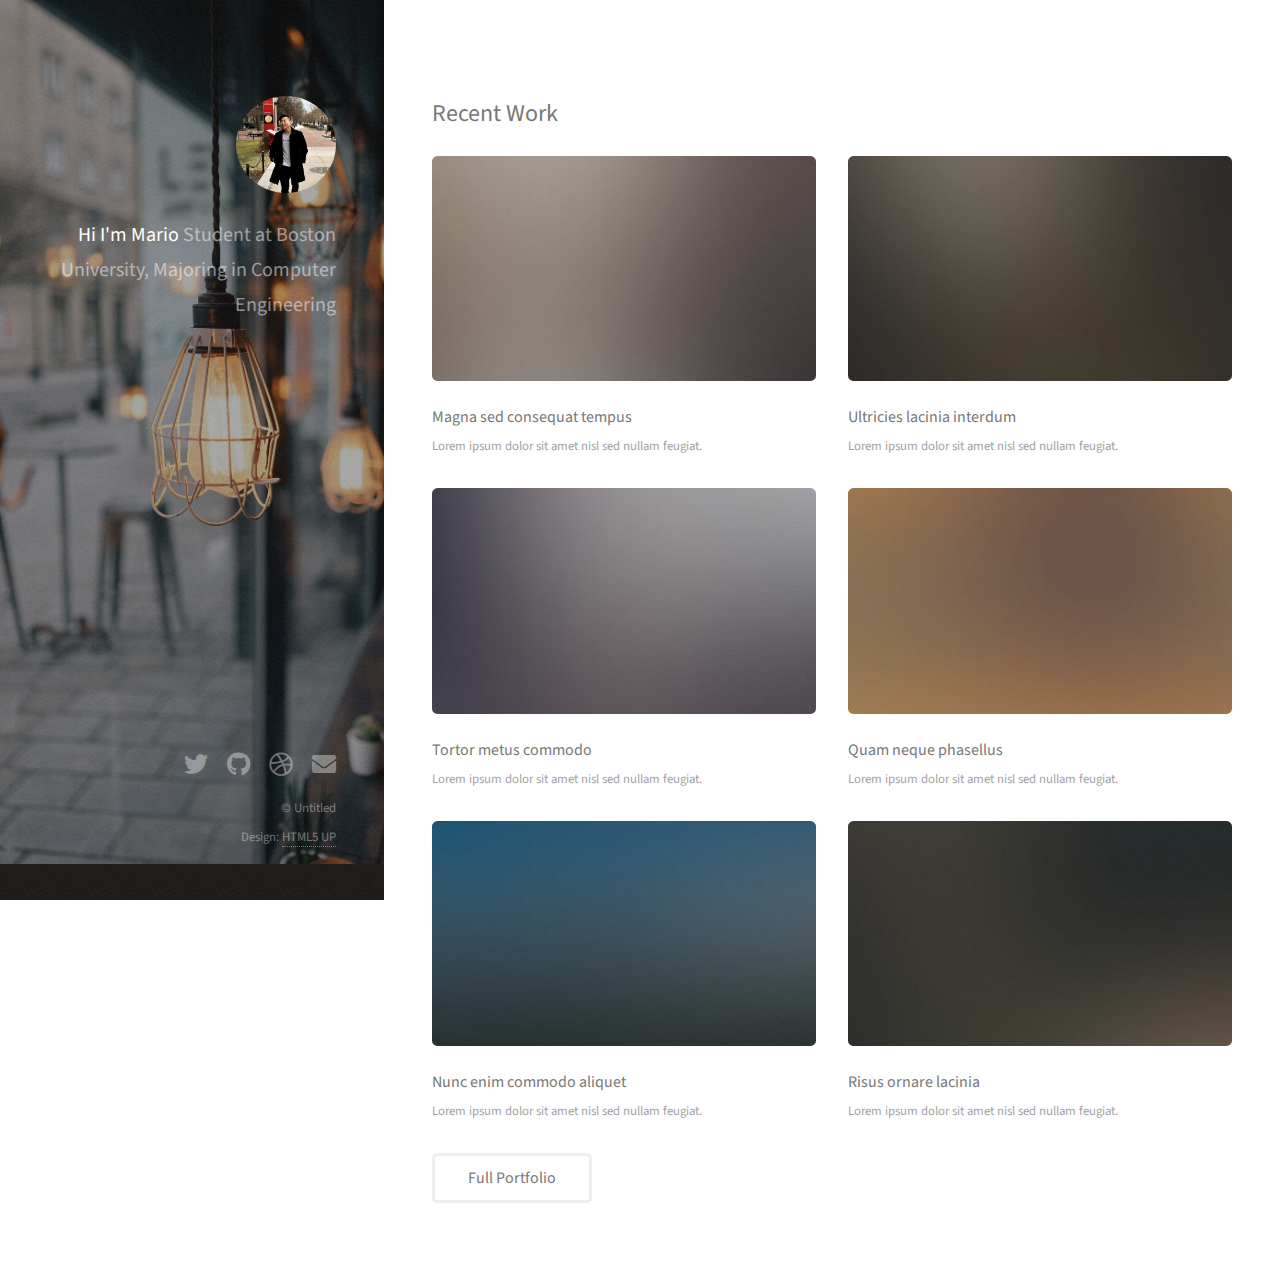
==== commit 1a3ddb8f: "asd" ====
--- a/about.html
+++ b/about.html
@@ -16,7 +16,7 @@
 		<!-- Header -->
 			<header id="header">
 				<div class="inner">
-					<a href="about.html" class="image avatar"><img src="images/avatar2.JPG" alt="" /></a>
+					<a href="about.html" class="image avatar"><img src="images/avatar3.jpg" alt="" /></a>
 					<h1><strong>Hi I'm Mario </strong><br />
 						Student at Boston University,
 					<br />
@@ -28,18 +28,6 @@
 
 		<!-- Main -->
 			<div id="main">
-
-				<!-- One -->
-					<section id="one">
-						<header class="major">
-							<h2>About Me</h2>
-						</header>
-						<p>blah blah</p>
-						<ul class="actions">
-							<li><a href="about.html" class="button">Learn More</a></li>
-						</ul>
-					</section>
-
 				<!-- Two -->
 					<section id="two">
 						<h2>Recent Work</h2>
@@ -80,43 +68,7 @@
 						</ul>
 					</section>
 
-				<!-- Three -->
-					<section id="three">
-						<h2>Get In Touch</h2>
-						<p>Accumsan pellentesque commodo blandit enim arcu non at amet id arcu magna. Accumsan orci faucibus id eu lorem semper nunc nisi lorem vulputate lorem neque lorem ipsum dolor.</p>
-						<div class="row">
-							<div class="col-8 col-12-small">
-								<form method="post" action="#">
-									<div class="row gtr-uniform gtr-50">
-										<div class="col-6 col-12-xsmall"><input type="text" name="name" id="name" placeholder="Name" /></div>
-										<div class="col-6 col-12-xsmall"><input type="email" name="email" id="email" placeholder="Email" /></div>
-										<div class="col-12"><textarea name="message" id="message" placeholder="Message" rows="4"></textarea></div>
-									</div>
-								</form>
-								<ul class="actions">
-									<li><input type="submit" value="Send Message" /></li>
-								</ul>
-							</div>
-							<div class="col-4 col-12-small">
-								<ul class="labeled-icons">
-									<li>
-										<h3 class="icon solid fa-home"><span class="label">Address</span></h3>
-										1234 Somewhere Rd.<br />
-										Nashville, TN 00000<br />
-										United States
-									</li>
-									<li>
-										<h3 class="icon solid fa-mobile-alt"><span class="label">Phone</span></h3>
-										000-000-0000
-									</li>
-									<li>
-										<h3 class="icon solid fa-envelope"><span class="label">Email</span></h3>
-										<a href="#">hello@untitled.tld</a>
-									</li>
-								</ul>
-							</div>
-						</div>
-					</section>
+
 
 				<!-- Four -->
 				<!--
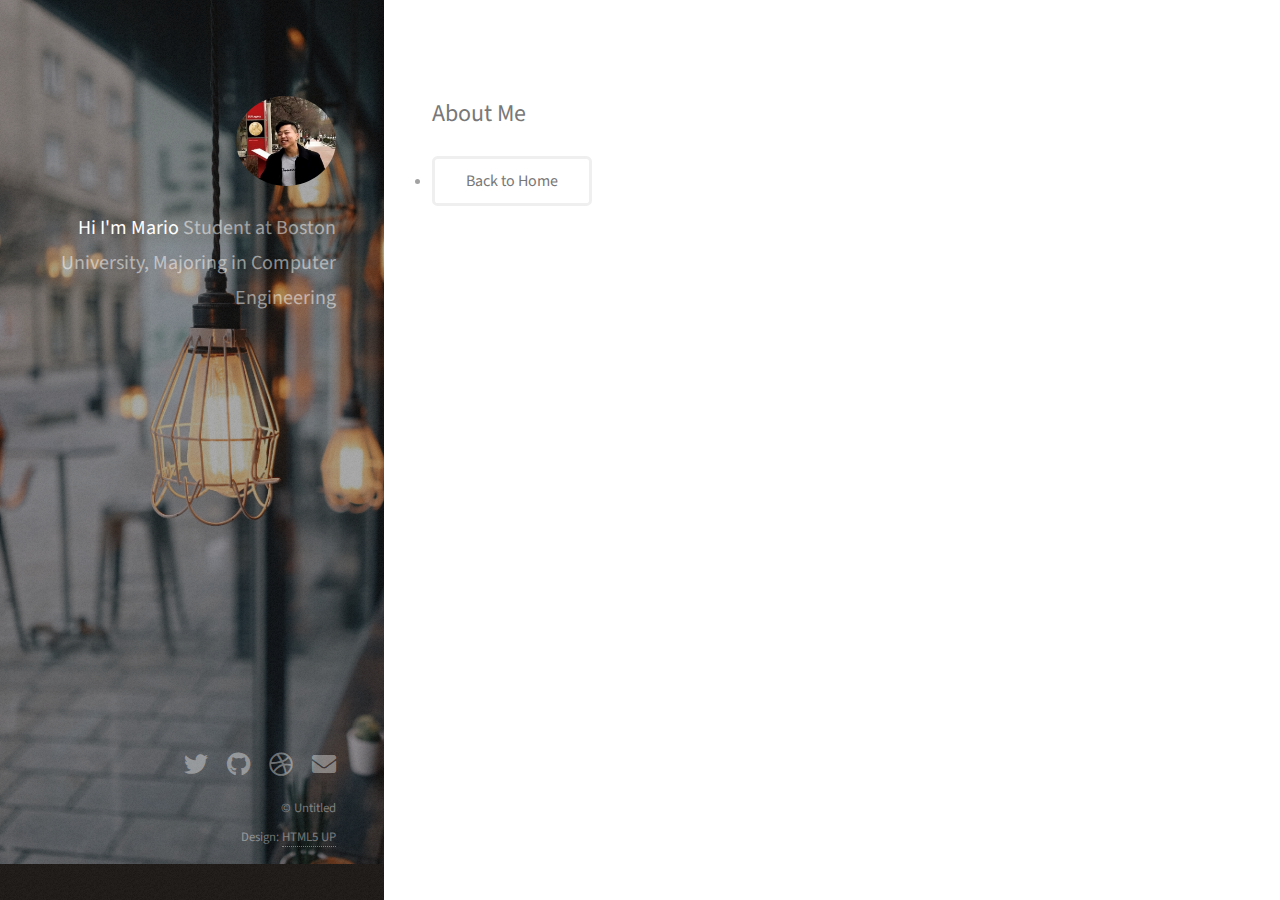
==== commit 56e6d44e: "Update about.html" ====
--- a/about.html
+++ b/about.html
@@ -6,7 +6,7 @@
 -->
 <html>
 	<head>
-		<title>Mario Han</title>
+		<title>About Me</title>
 		<meta charset="utf-8" />
 		<meta name="viewport" content="width=device-width, initial-scale=1, user-scalable=no" />
 		<link rel="stylesheet" href="assets/css/main.css" />
@@ -30,42 +30,8 @@
 			<div id="main">
 				<!-- Two -->
 					<section id="two">
-						<h2>Recent Work</h2>
-						<div class="row">
-							<article class="col-6 col-12-xsmall work-item">
-								<a href="images/fulls/01.jpg" class="image fit thumb"><img src="images/thumbs/01.jpg" alt="" /></a>
-								<h3>Magna sed consequat tempus</h3>
-								<p>Lorem ipsum dolor sit amet nisl sed nullam feugiat.</p>
-							</article>
-							<article class="col-6 col-12-xsmall work-item">
-								<a href="images/fulls/02.jpg" class="image fit thumb"><img src="images/thumbs/02.jpg" alt="" /></a>
-								<h3>Ultricies lacinia interdum</h3>
-								<p>Lorem ipsum dolor sit amet nisl sed nullam feugiat.</p>
-							</article>
-							<article class="col-6 col-12-xsmall work-item">
-								<a href="images/fulls/03.jpg" class="image fit thumb"><img src="images/thumbs/03.jpg" alt="" /></a>
-								<h3>Tortor metus commodo</h3>
-								<p>Lorem ipsum dolor sit amet nisl sed nullam feugiat.</p>
-							</article>
-							<article class="col-6 col-12-xsmall work-item">
-								<a href="images/fulls/04.jpg" class="image fit thumb"><img src="images/thumbs/04.jpg" alt="" /></a>
-								<h3>Quam neque phasellus</h3>
-								<p>Lorem ipsum dolor sit amet nisl sed nullam feugiat.</p>
-							</article>
-							<article class="col-6 col-12-xsmall work-item">
-								<a href="images/fulls/05.jpg" class="image fit thumb"><img src="images/thumbs/05.jpg" alt="" /></a>
-								<h3>Nunc enim commodo aliquet</h3>
-								<p>Lorem ipsum dolor sit amet nisl sed nullam feugiat.</p>
-							</article>
-							<article class="col-6 col-12-xsmall work-item">
-								<a href="images/fulls/06.jpg" class="image fit thumb"><img src="images/thumbs/06.jpg" alt="" /></a>
-								<h3>Risus ornare lacinia</h3>
-								<p>Lorem ipsum dolor sit amet nisl sed nullam feugiat.</p>
-							</article>
-						</div>
-						<ul class="actions">
-							<li><a href="#" class="button">Full Portfolio</a></li>
-						</ul>
+						<h2>About Me</h2>
+						<li><a href="index.html" class="button">Back to Home</a></li>
 					</section>
 
 
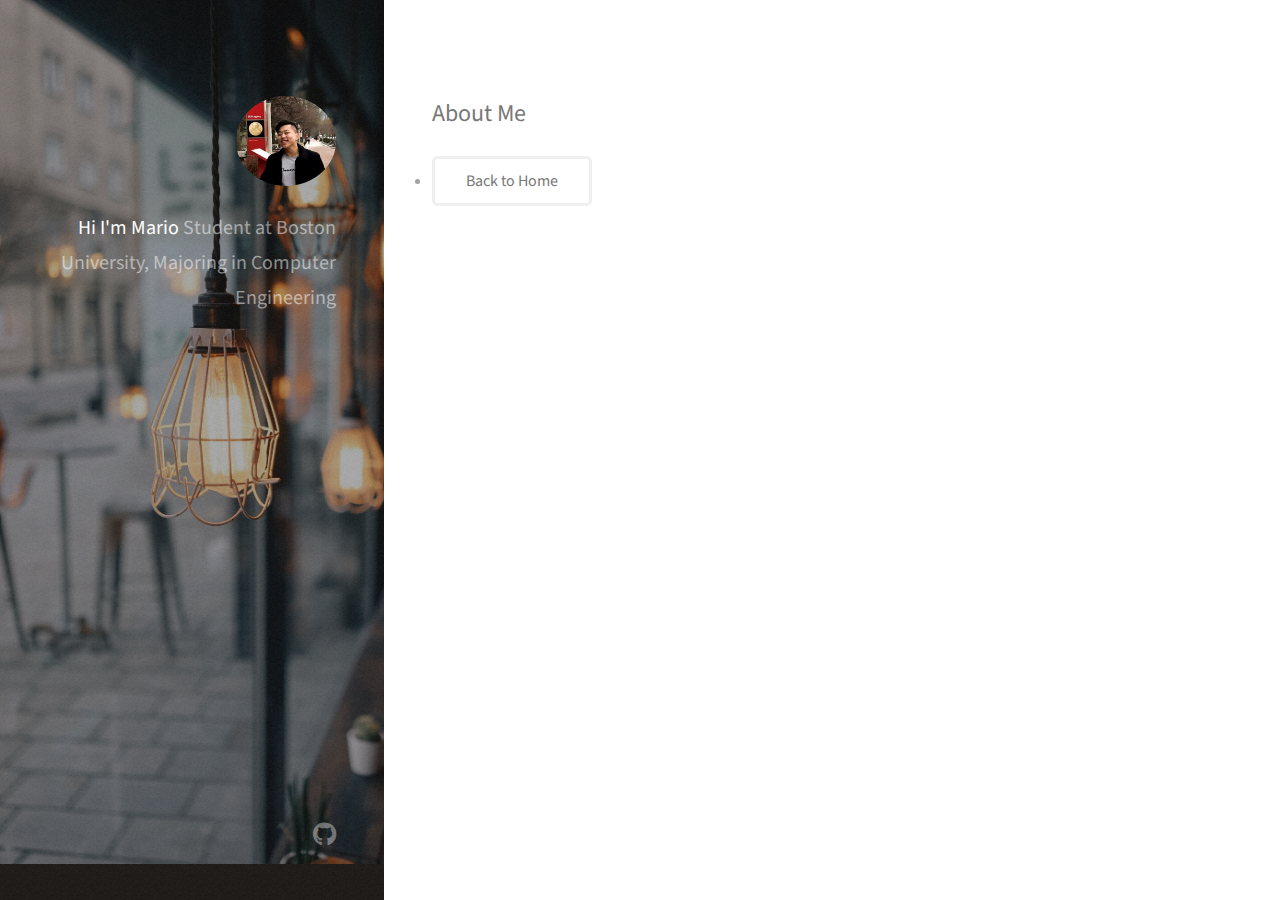
==== commit 27ca0bbd: "Update about.html" ====
--- a/about.html
+++ b/about.html
@@ -16,7 +16,7 @@
 		<!-- Header -->
 			<header id="header">
 				<div class="inner">
-					<a href="about.html" class="image avatar"><img src="images/avatar3.jpg" alt="" /></a>
+					<a title ="about" href="about.html" class="image avatar"><img src="images/avatar3.jpg" alt="" /></a>
 					<h1><strong>Hi I'm Mario </strong><br />
 						Student at Boston University,
 					<br />
@@ -360,14 +360,11 @@
 			<footer id="footer">
 				<div class="inner">
 					<ul class="icons">
-						<li><a href="#" class="icon brands fa-twitter"><span class="label">Twitter</span></a></li>
+
 						<li><a href="#" class="icon brands fa-github"><span class="label">Github</span></a></li>
-						<li><a href="#" class="icon brands fa-dribbble"><span class="label">Dribbble</span></a></li>
-						<li><a href="#" class="icon solid fa-envelope"><span class="label">Email</span></a></li>
+
 					</ul>
-					<ul class="copyright">
-						<li>&copy; Untitled</li><li>Design: <a href="http://html5up.net">HTML5 UP</a></li>
-					</ul>
+
 				</div>
 			</footer>
 
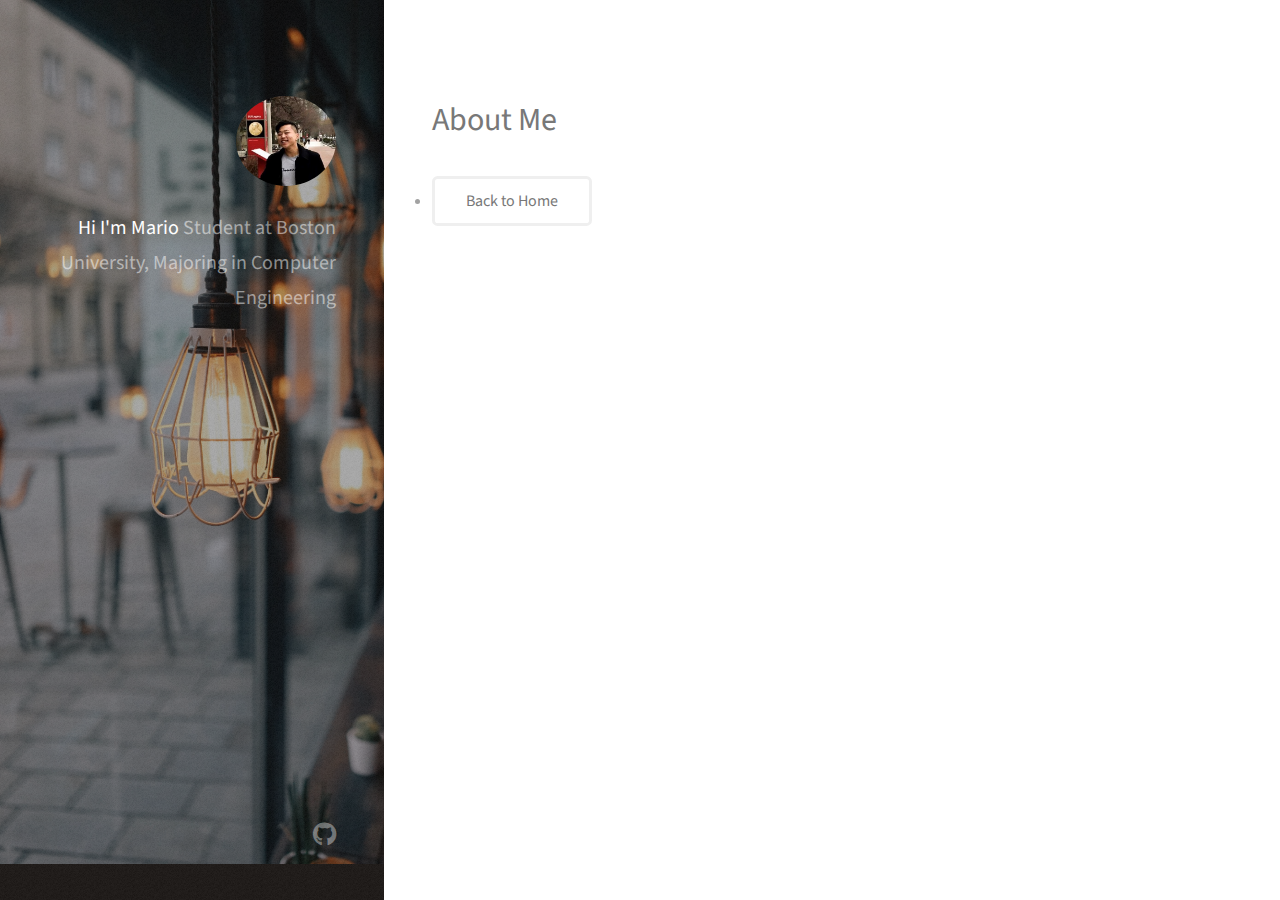
==== commit 973787d7: "asdf" ====
--- a/about.html
+++ b/about.html
@@ -30,7 +30,7 @@
 			<div id="main">
 				<!-- Two -->
 					<section id="two">
-						<h2>About Me</h2>
+						<h1>About Me</h1>
 						<li><a href="index.html" class="button">Back to Home</a></li>
 					</section>
 
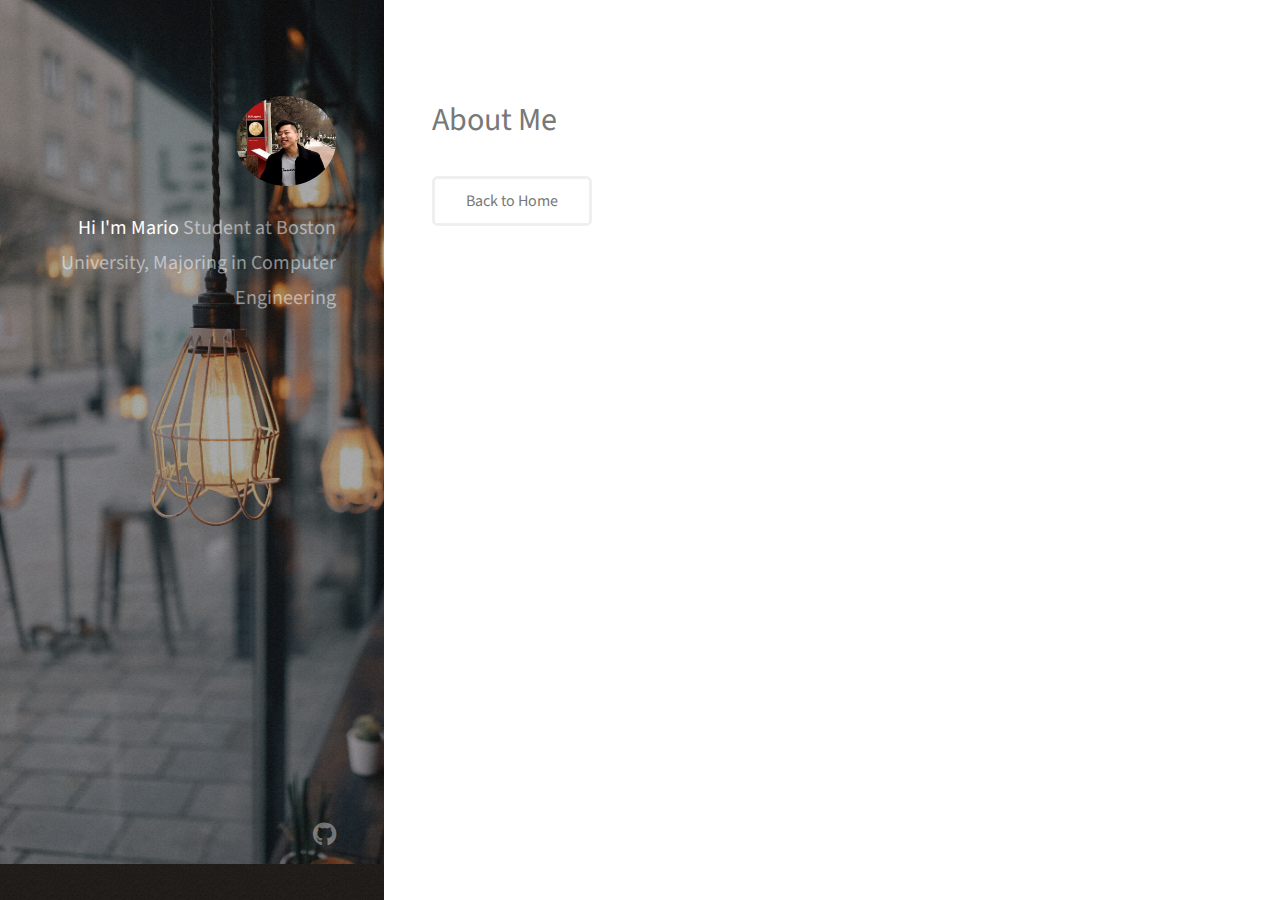
==== commit a3a2b0d9: "qwer" ====
--- a/about.html
+++ b/about.html
@@ -16,7 +16,7 @@
 		<!-- Header -->
 			<header id="header">
 				<div class="inner">
-					<a title ="about" href="about.html" class="image avatar"><img src="images/avatar3.jpg" alt="" /></a>
+					<a  href="about.html" class="image avatar"><img src="images/avatar3.jpg" alt="" /></a>
 					<h1><strong>Hi I'm Mario </strong><br />
 						Student at Boston University,
 					<br />
@@ -31,7 +31,10 @@
 				<!-- Two -->
 					<section id="two">
 						<h1>About Me</h1>
-						<li><a href="index.html" class="button">Back to Home</a></li>
+
+						<ul class = "actions">
+							<li><a href="index.html" class="button">Back to Home</a></li>
+						</ul>
 					</section>
 
 
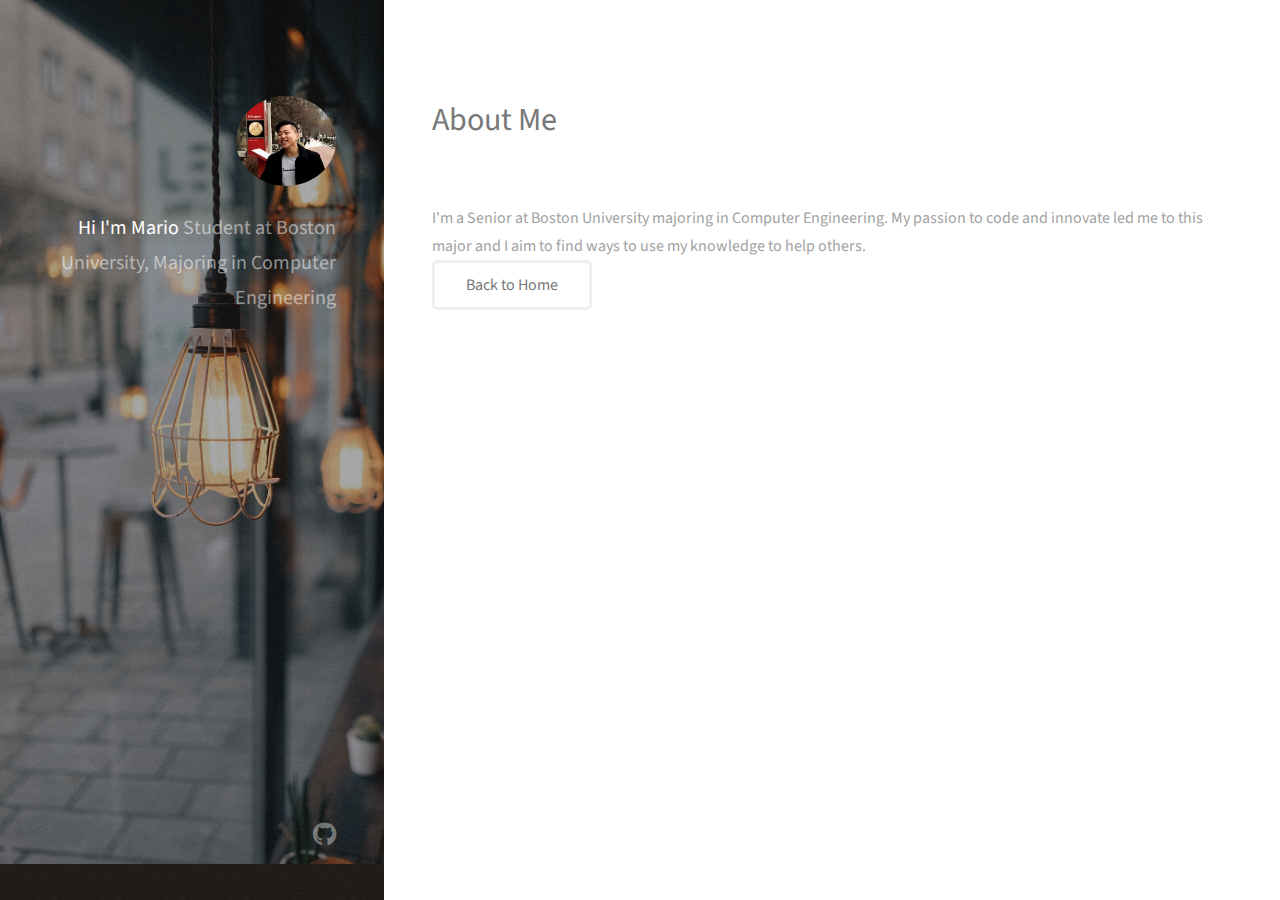
==== commit 81b9eabd: "qwer" ====
--- a/about.html
+++ b/about.html
@@ -30,8 +30,9 @@
 			<div id="main">
 				<!-- Two -->
 					<section id="two">
-						<h1>About Me</h1>
-
+						<h1>About Me</h1><br/>
+						I'm a Senior at Boston University majoring in Computer Engineering. My passion to code and innovate led me to this major
+						and I aim to find ways to use my knowledge to help others.
 						<ul class = "actions">
 							<li><a href="index.html" class="button">Back to Home</a></li>
 						</ul>
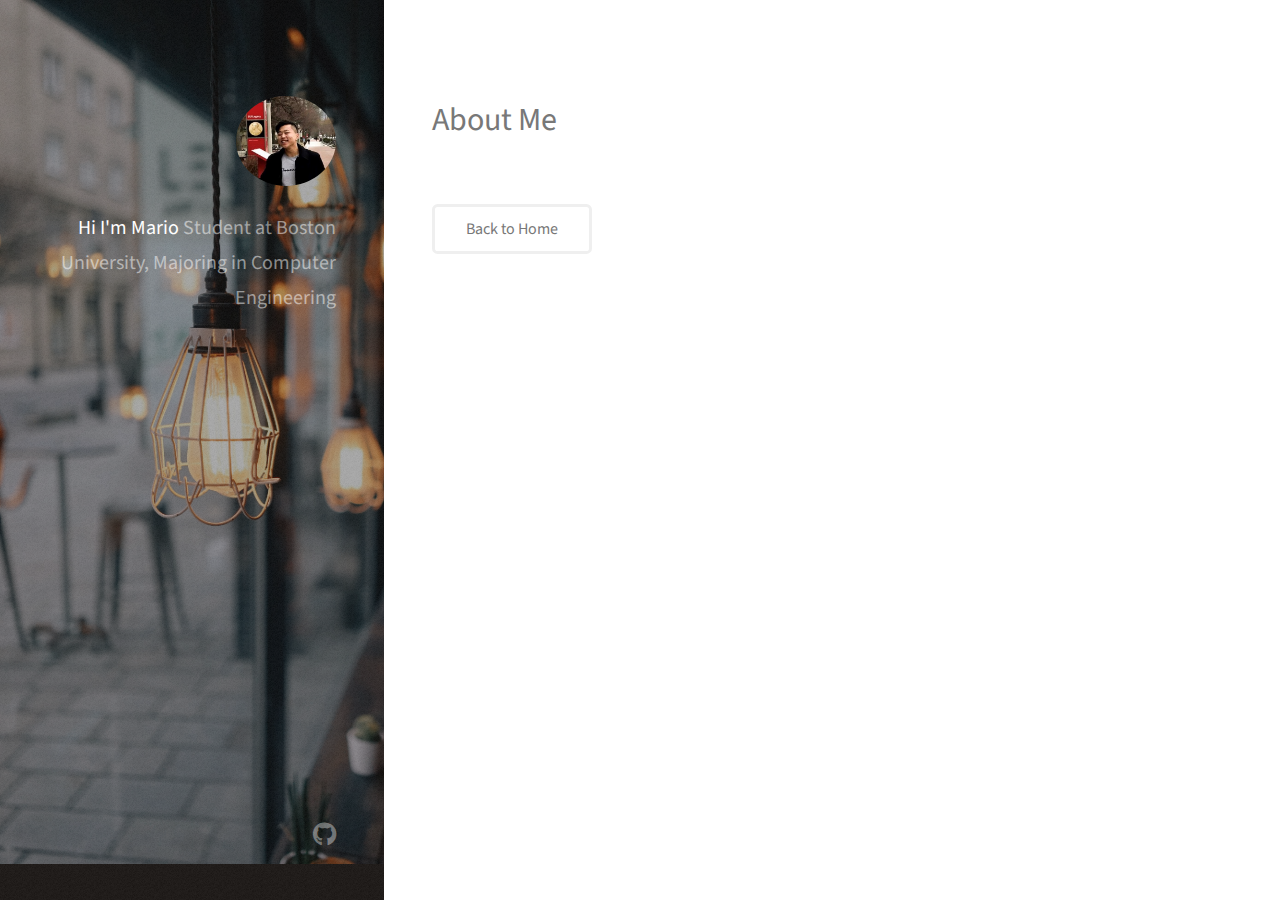
==== commit d3077685: "asdf" ====
--- a/about.html
+++ b/about.html
@@ -31,8 +31,7 @@
 				<!-- Two -->
 					<section id="two">
 						<h1>About Me</h1><br/>
-						I'm a Senior at Boston University majoring in Computer Engineering. My passion to code and innovate led me to this major
-						and I aim to find ways to use my knowledge to help others.
+						
 						<ul class = "actions">
 							<li><a href="index.html" class="button">Back to Home</a></li>
 						</ul>
